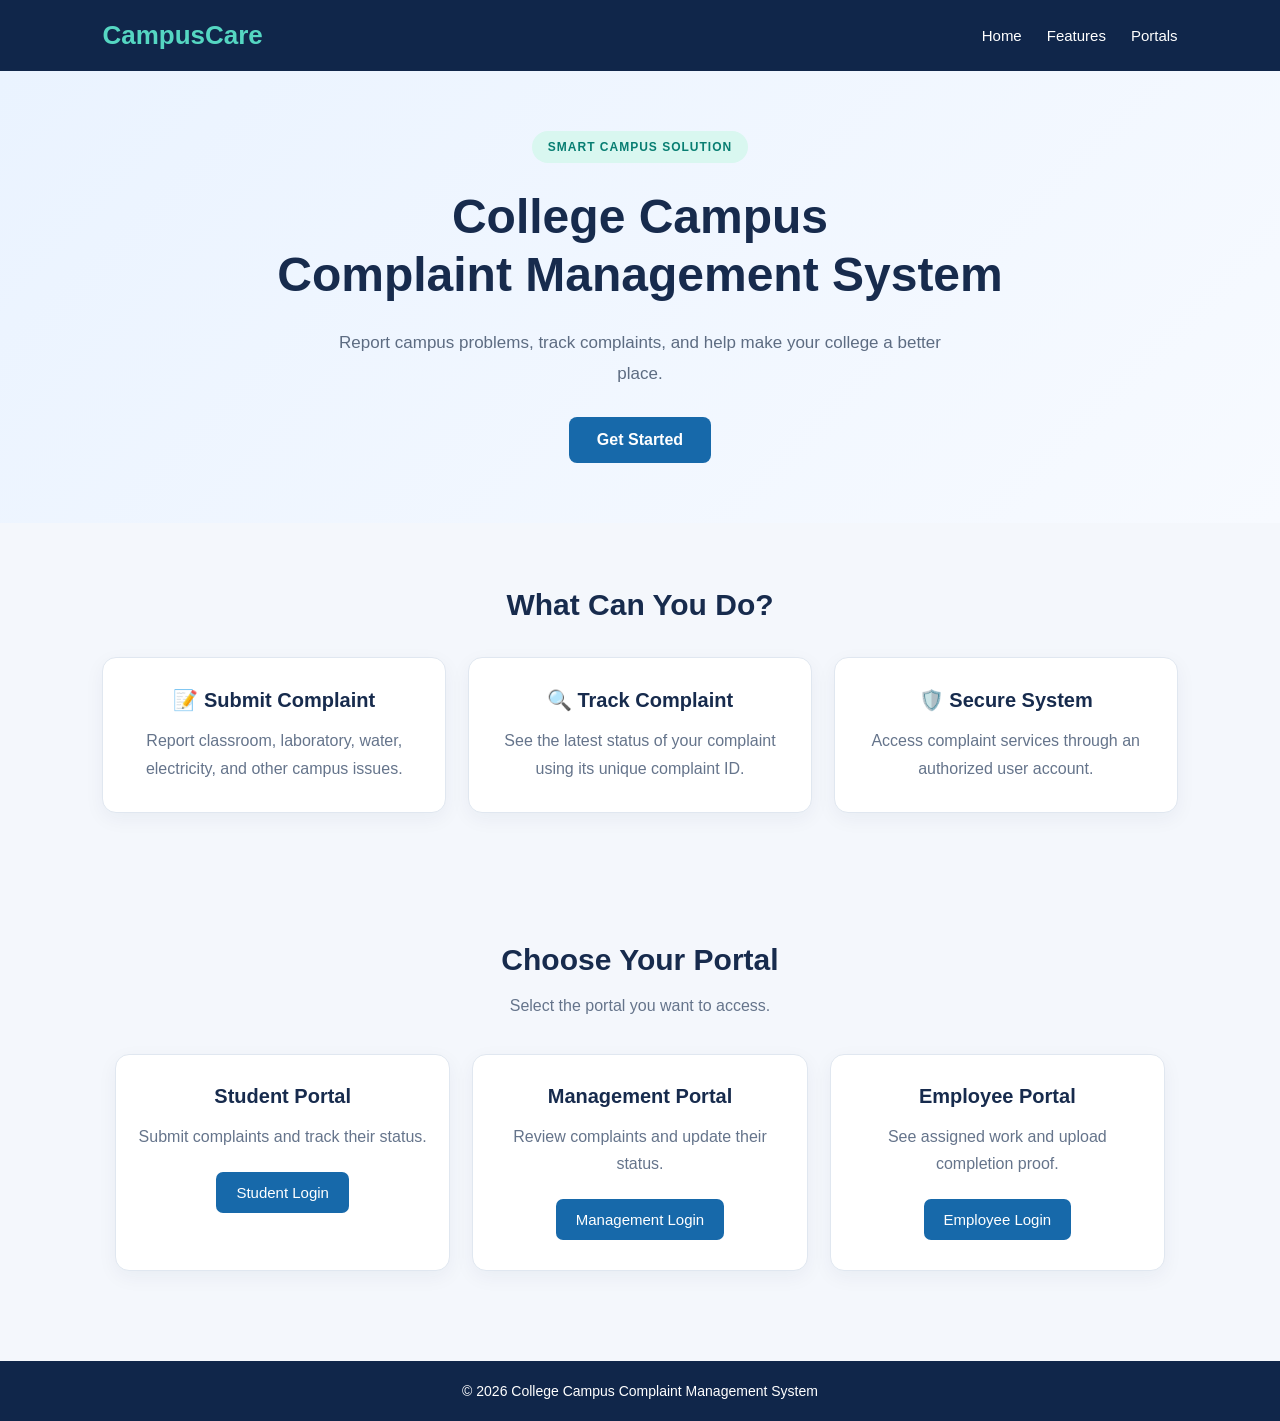
==== index.html @ 8a1fabd7 "Add Google Search Console verification meta tag" ====
<!DOCTYPE html>
<html lang="en">
<head>
    <meta charset="UTF-8">
    <meta name="google-site-verification" content="S5N7gw2vEK0I9aHjXygCTihXNG2mUNfMy_qR8RHsRUY" />
    <meta name="viewport" content="width=device-width, initial-scale=1.0">
    <meta name="description" content="CampusCare is a College Campus Complaint Management System. Students can report campus problems, submit complaints, and track complaint status online.">
    <meta name="robots" content="index, follow">
    <link rel="canonical" href="https://campuscare-complaints.vercel.app/">
    <meta property="og:title" content="CampusCare - College Campus Complaint Management System">
    <meta property="og:description" content="Report campus problems, submit complaints, and track complaint status online with CampusCare.">
    <meta property="og:url" content="https://campuscare-complaints.vercel.app/">
    <meta property="og:type" content="website">
    <title>CampusCare - College Campus Complaint Management System</title>
    <link rel="stylesheet" href="style.css">
</head>
<body>
    <header class="navbar">
        <a class="logo" href="#home" aria-label="CampusCare home">CampusCare</a>
        <nav aria-label="Main navigation">
            <a href="#home">Home</a>
            <a href="#features">Features</a>
            <a href="#portal">Portals</a>
        </nav>
    </header>
    <main>
        <section class="hero" id="home">
            <div class="hero-content">
                <span class="badge">SMART CAMPUS SOLUTION</span>
                <h1>College Campus<br>Complaint Management System</h1>
                <p>Report campus problems, track complaints, and help make your college a better place.</p>
                <a href="#portal" class="main-button">Get Started</a>
            </div>
        </section>
        <section class="features" id="features">
            <h2>What Can You Do?</h2>
            <div class="feature-container">
                <div class="feature-card">
                    <h3>📝 Submit Complaint</h3>
                    <p>Report classroom, laboratory, water, electricity, and other campus issues.</p>
                </div>
                <div class="feature-card">
                    <h3>🔍 Track Complaint</h3>
                    <p>See the latest status of your complaint using its unique complaint ID.</p>
                </div>
                <div class="feature-card">
                    <h3>🛡️ Secure System</h3>
                    <p>Access complaint services through an authorized user account.</p>
                </div>
            </div>
        </section>
        <section class="login-section" id="portal">
            <h2>Choose Your Portal</h2>
            <p>Select the portal you want to access.</p>
            <div class="portal-container">
                <div class="portal-card">
                    <h3>Student Portal</h3>
                    <p>Submit complaints and track their status.</p>
                    <button type="button" data-portal="student">Student Login</button>
                </div>
                <div class="portal-card">
                    <h3>Management Portal</h3>
                    <p>Review complaints and update their status.</p>
                    <button type="button" data-portal="admin">Management Login</button>
                </div>
                <div class="portal-card">
                    <h3>Employee Portal</h3>
                    <p>See assigned work and upload completion proof.</p>
                    <button type="button" data-portal="employee">Employee Login</button>
                </div>
            </div>
            <div id="portal-message" class="portal-message" role="status" aria-live="polite"></div>
            <section id="portal-panel" class="portal-panel" aria-labelledby="portal-title" hidden>
                <div class="portal-panel-heading">
                    <button type="button" id="portal-back" class="text-button">← Choose another portal</button>
                    <span id="portal-kicker" class="portal-kicker">Secure portal</span>
                    <h3 id="portal-title">Student Portal</h3>
                </div>
                <p id="action-message" class="action-message" role="status" aria-live="polite"></p>
                <div id="session-error" class="state-card" hidden>
                    <p id="session-error-text"></p>
                    <button type="button" id="session-error-logout" class="secondary-button">Sign out</button>
                </div>
                <div id="role-mismatch" class="state-card" hidden>
                    <p id="role-mismatch-text"></p>
                    <button type="button" id="open-correct-portal" class="secondary-button">Open my portal</button>
                </div>
                <div id="approval-pending" class="state-card" hidden>
                    <p id="approval-pending-text">Your account is waiting for approval.</p>
                    <form id="approval-id-card-form" class="form-grid" hidden>
                        <label for="approval-id-card">College ID card image or PDF</label>
                        <input id="approval-id-card" name="id_card" type="file" accept="image/jpeg,image/png,image/webp,image/heic,image/heif,application/pdf" required>
                        <button type="submit" class="secondary-button">Upload college ID</button>
                    </form>
                    <button type="button" id="approval-pending-signout" class="secondary-button">Sign out</button>
                </div>                <div id="auth-area" class="auth-card">
                    <p id="auth-intro" class="auth-intro">Sign in to continue.</p>
                    <form id="signin-form" class="form-grid">
                        <label for="signin-email">Email address</label>
                        <input id="signin-email" name="email" type="email" autocomplete="email" maxlength="254" required>
                        <label for="signin-password">Password</label>
                        <input id="signin-password" name="password" type="password" autocomplete="current-password" minlength="6" required>
                        <button type="submit" class="form-submit">Sign in</button>
                    </form>
                    <form id="signup-form" class="form-grid" hidden>
                        <label for="signup-name">Full name</label>
                        <input id="signup-name" name="full_name" type="text" autocomplete="name" maxlength="100" required>
                        <label for="signup-college-id">College ID / roll number</label>
                        <input id="signup-college-id" name="college_id" type="text" autocomplete="off" maxlength="50" required>
                        <label for="signup-branch">Branch</label>
                        <input id="signup-branch" name="branch" type="text" autocomplete="organization-title" maxlength="80" required>
                        <label for="signup-id-card">College ID card image or PDF</label>
                        <input id="signup-id-card" name="id_card" type="file" accept="image/jpeg,image/png,image/webp,image/heic,image/heif,application/pdf" required>
                        <p class="field-hint">Private upload. JPG, PNG, WebP, or PDF, up to 10 MB. If email confirmation is needed, upload after signing in.</p>
                        <label for="signup-email">Email address</label>
                        <input id="signup-email" name="email" type="email" autocomplete="email" maxlength="254" required>
                        <label for="signup-password">Password</label>
                        <input id="signup-password" name="password" type="password" autocomplete="new-password" minlength="10" required>
                        <p class="field-hint">Use at least 10 characters.</p>
                        <button type="submit" class="form-submit">Request account</button>
                    </form>
                    <form id="employee-signup-form" class="form-grid" hidden>
                        <label for="employee-signup-name">Full name</label>
                        <input id="employee-signup-name" name="full_name" type="text" autocomplete="name" maxlength="100" required>
                        <label for="employee-signup-email">Email address</label>
                        <input id="employee-signup-email" name="email" type="email" autocomplete="email" maxlength="254" required>
                        <label for="employee-signup-phone">Mobile number</label>
                        <input id="employee-signup-phone" name="phone" type="tel" autocomplete="tel" minlength="7" maxlength="25" required>
                        <label for="employee-work-category">Work category</label>
                        <select id="employee-work-category" name="work_category" required>
                            <option value="">Choose a work category</option>
                            <option>Electrician</option>
                            <option>Plumber</option>
                            <option>Construction work</option>
                            <option>Technical support</option>
                            <option>Cleaning</option>
                            <option>Carpentry</option>
                            <option>Other maintenance</option>
                        </select>
                        <label for="employee-signup-password">Password</label>
                        <input id="employee-signup-password" name="password" type="password" autocomplete="new-password" minlength="10" required>
                        <p class="field-hint">Your account needs approval before assigned work appears here.</p>
                        <button type="submit" class="form-submit">Request employee account</button>
                    </form>
                    <form id="reset-form" class="form-grid" hidden>
                        <p class="form-description">Enter your email address and we will send a password reset link if an account matches.</p>
                        <label for="reset-email">Email address</label>
                        <input id="reset-email" name="email" type="email" autocomplete="email" maxlength="254" required>
                        <button type="submit" class="form-submit">Send reset link</button>
                    </form>
                    <form id="update-password-form" class="form-grid" hidden>
                        <p class="form-description">Choose a new password for your account.</p>
                        <label for="new-password">New password</label>
                        <input id="new-password" name="password" type="password" autocomplete="new-password" minlength="10" required>
                        <button type="submit" class="form-submit">Update password</button>
                    </form>
                    <div class="auth-links">
                        <button type="button" id="show-signup" class="text-button">Create a student account</button>
                        <button type="button" id="show-signin" class="text-button" hidden>Back to sign in</button>
                        <button type="button" id="forgot-password" class="text-button">Forgot password?</button>
                    </div>
                </div>
                <section id="dashboard" class="dashboard" aria-label="Complaint dashboard" hidden>
                    <div class="dashboard-heading">
                        <div>
                            <p id="dashboard-kicker" class="portal-kicker">Your portal</p>
                            <h3 id="dashboard-welcome">Welcome</h3>
                            <p id="dashboard-email" class="muted"></p>
                        </div>
                        <button type="button" id="signout-button" class="secondary-button">Sign out</button>
                    </div>
                    <div id="student-branch-section" class="dashboard-section" hidden>
                        <h4>Your branch</h4>
                        <p id="student-branch-message" class="muted"></p>
                        <form id="student-branch-form" class="branch-form">
                            <label for="student-branch-input">Branch</label>
                            <input id="student-branch-input" name="branch" type="text" maxlength="80" required>
                            <button type="submit" class="secondary-button">Save branch</button>
                        </form>
                    </div>
                    <section id="student-id-card-section" class="dashboard-section" hidden>
                        <h4>College ID card</h4>
                        <p class="muted">Upload your college ID card so management can review your student request.</p>
                        <form id="student-id-card-form" class="form-grid">
                            <label for="student-id-card">ID card image or PDF</label>
                            <input id="student-id-card" name="id_card" type="file" accept="image/jpeg,image/png,image/webp,image/heic,image/heif,application/pdf" required>
                            <button type="submit" class="secondary-button">Upload ID card</button>
                        </form>
                    </section>
                    <div id="student-tools" hidden>
                        <section class="dashboard-section">
                            <h4>Submit a complaint</h4>
                            <form id="complaint-form" class="form-grid complaint-form">
                                <label for="complaint-title">Short title</label>
                                <input id="complaint-title" name="title" type="text" maxlength="120" required>
                                <label for="complaint-category">Category</label>
                                <select id="complaint-category" name="category" required>
                                    <option value="">Choose a category</option>
                                    <option value="classroom">Classroom</option>
                                    <option value="laboratory">Laboratory</option>
                                    <option value="water">Water</option>
                                    <option value="electricity">Electricity</option>
                                    <option value="cleanliness">Cleanliness</option>
                                    <option value="hostel">Hostel</option>
                                    <option value="other">Other</option>
                                </select>
                                <label for="complaint-location">Campus location</label>
                                <input id="complaint-location" name="location" type="text" maxlength="160" required>
                                <label for="complaint-description">Describe the problem</label>
                                <textarea id="complaint-description" name="description" rows="4" maxlength="3000" required></textarea>
                                <label>Photo or video proof (optional)</label>
                                <div class="proof-actions">
                                    <button type="button" id="complaint-camera-button" class="secondary-button">Take photo / video</button>
                                    <button type="button" id="complaint-file-button" class="secondary-button">Choose from device</button>
                                </div>

                                <input id="complaint-file-input" type="file" accept="image/*,video/*" hidden>
                                <p class="field-hint">Use the camera or choose an existing file. One image or video, up to 25 MB.</p>
                                <div id="complaint-proof-preview" class="proof-preview" hidden></div>
                                <button type="submit" class="form-submit">Submit complaint</button>
                            </form>
                        </section>
                        <div id="proof-camera-modal" class="camera-modal" role="dialog" aria-modal="true" aria-labelledby="proof-camera-title" hidden>
                            <section class="camera-dialog">
                                <div class="camera-heading">
                                    <h5 id="proof-camera-title">Capture proof</h5>
                                    <button type="button" id="proof-camera-close" class="secondary-button">Close</button>
                                </div>
                                <video id="proof-camera-preview" autoplay muted playsinline></video>
                                <canvas id="proof-camera-canvas" hidden></canvas>
                                <p id="proof-camera-status" class="field-hint">Allow camera access to take a photo or record a video.</p>
                                <div class="camera-controls">
                                    <button type="button" id="proof-take-photo">Take photo</button>
                                    <button type="button" id="proof-start-video">Start video</button>
                                    <button type="button" id="proof-stop-video" hidden>Stop recording</button>
                                </div>
                            </section>
                        </div>
                        <section class="dashboard-section">
                            <div class="section-heading">
                                <div>
                                    <h4>Your complaints</h4>
                                    <p class="muted">Use a complaint ID such as CC-100001 to find a specific report.</p>
                                </div>
                            </div>
                            <form id="student-filter-form" class="filter-form">
                                <label for="student-ticket-filter">Complaint ID</label>
                                <input id="student-ticket-filter" name="ticket" inputmode="numeric" placeholder="CC-100001">
                                <button type="submit" class="secondary-button">Track</button>
                                <button type="button" id="student-clear-filter" class="text-button">Show all</button>
                            </form>
                            <div id="student-list" class="complaint-list" aria-live="polite"></div>
                            <div id="student-pagination" class="pagination" hidden>
                                <span id="student-page-label"></span>
                                <div>
                                    <button type="button" id="student-prev" class="secondary-button">Previous</button>
                                    <button type="button" id="student-next" class="secondary-button">Next</button>
                                </div>
                            </div>
                        </section>
                    </div>
                    <div id="management-tools" hidden>
                        <nav class="management-tabs" aria-label="Management sections">
                            <button type="button" class="management-tab active" data-management-tab="queue">Complaints</button>
                            <button type="button" class="management-tab" data-management-tab="resolve">Resolve complaints</button>
                            <button type="button" class="management-tab" data-management-tab="accounts">Manage accounts</button>
                        </nav>
                        <div data-management-panel="queue">
                        <section class="dashboard-section">
                            <div class="section-heading">
                                <div>
                                    <h4>Complaint queue</h4>
                                    <p class="muted">Filter the queue or find a report by its complaint ID.</p>
                                </div>
                            </div>
                            <form id="management-filter-form" class="filter-form">
                                <label for="management-ticket-filter">Complaint ID</label>
                                <input id="management-ticket-filter" name="ticket" inputmode="numeric" placeholder="CC-100001">
                                <label for="management-status-filter">Status</label>
                                <select id="management-status-filter" name="status">
                                    <option value="">All statuses</option>
                                    <option value="submitted">Submitted</option>
                                    <option value="in_progress">In progress</option>
                                    <option value="work_completed">Work completed</option>
                                    <option value="resolved">Resolved</option>
                                    <option value="rejected">Rejected</option>
                                </select>
                                <label for="management-category-filter">Category</label>
                                <select id="management-category-filter" name="category">
                                    <option value="">All categories</option>
                                    <option value="classroom">Classroom</option>
                                    <option value="laboratory">Laboratory</option>
                                    <option value="water">Water</option>
                                    <option value="electricity">Electricity</option>
                                    <option value="cleanliness">Cleanliness</option>
                                    <option value="hostel">Hostel</option>
                                    <option value="other">Other</option>
                                </select>
                                <button type="submit" class="secondary-button">Apply filters</button>
                                <button type="button" id="management-clear-filter" class="text-button">Clear</button>
                            </form>
                            <div id="management-list" class="complaint-list" aria-live="polite"></div>
                            <div id="management-pagination" class="pagination" hidden>
                                <span id="management-page-label"></span>
                                <div>
                                    <button type="button" id="management-prev" class="secondary-button">Previous</button>
                                    <button type="button" id="management-next" class="secondary-button">Next</button>
                                </div>
                            </div>
                        </section>
                        </div>
                        <div data-management-panel="resolve" hidden>
                            <section class="dashboard-section">
                                <h4>Resolve complaints</h4>
                                <p class="muted">Review employee completion proof, then update the status for the student.</p>
                                <div id="management-resolution-list" class="complaint-list" aria-live="polite"></div>
                            </section>
                        </div>
                        <div data-management-panel="accounts" hidden>
                            <section class="dashboard-section">
                                <div class="section-heading">
                                    <div>
                                        <h4>Manage accounts</h4>
                                        <p id="management-account-hint" class="muted">Review account requests and set access.</p>
                                        <p id="owner-admin-count" class="muted"></p>
                                        <p id="owner-pending-count" class="muted"></p>
                                    </div>
                                </div>
                                <div id="owner-account-list" class="owner-account-list" aria-live="polite"></div>
                            </section>
                        </div>
                    </div>
                    <div id="employee-tools" hidden>
                        <section class="dashboard-section">
                            <h4>My assigned work</h4>
                            <p class="muted">Only jobs assigned to your employee account appear here.</p>
                            <div id="employee-list" class="complaint-list" aria-live="polite"></div>
                        </section>
                    </div>
                </section>
            </section>
        </section>
    </main>
    <footer><p>© 2026 College Campus Complaint Management System</p></footer>
    <script type="module" src="main.js"></script>
</body>
</html>
---- style.css ----
* {
    margin: 0;
    padding: 0;
    box-sizing: border-box;
}
[hidden] { display: none !important; }
html { scroll-behavior: smooth; }
body { font-family: Arial, sans-serif; background: #f4f7fc; color: #172b4d; }
.navbar {
    display: flex; justify-content: space-between; align-items: center;
    padding: 20px 8%; background: #10264a; color: white;
}
.logo { font-size: 26px; font-weight: bold; color: #55d6c2; text-decoration: none; }
nav { display: flex; gap: 25px; }
nav a { color: white; text-decoration: none; font-size: 15px; }
nav a:hover { color: #55d6c2; }
.hero {
    min-height: 430px; display: flex; align-items: center; justify-content: center;
    padding: 60px 8%; text-align: center; background: linear-gradient(135deg, #eaf3ff, #f7faff);
}
.hero-content { max-width: 850px; }
.badge {
    display: inline-block; background: #d9f7f0; color: #087e72; padding: 9px 16px;
    border-radius: 25px; font-size: 12px; font-weight: bold; letter-spacing: 1px;
}
.hero h1 { font-size: clamp(30px, 5vw, 48px); line-height: 1.2; margin: 25px 0; }
.hero p {
    max-width: 650px; margin: 0 auto 28px; color: #5d6c82; line-height: 1.8; font-size: 17px;
}
.main-button {
    display: inline-block; background: #1769aa; color: white; padding: 14px 28px;
    border-radius: 8px; text-decoration: none; font-weight: bold;
}
.main-button:hover, button:hover { background: #104c83; }
.features, .login-section { padding: 65px 8%; text-align: center; }
.features h2, .login-section h2 { font-size: 30px; margin-bottom: 15px; }
.feature-container, .portal-container {
    display: grid; grid-template-columns: repeat(3, minmax(0, 1fr)); gap: 22px; margin-top: 35px;
}
.feature-card, .portal-card {
    background: white; padding: 30px 22px; border: 1px solid #e0e7f0; border-radius: 14px;
    box-shadow: 0 6px 20px rgba(23, 43, 77, 0.05);
}
.feature-card h3, .portal-card h3 { margin-bottom: 15px; font-size: 20px; }
.feature-card p, .portal-card p, .login-section > p { color: #65748b; line-height: 1.7; }
.portal-container {
    grid-template-columns: repeat(3, minmax(0, 1fr)); max-width: 1050px; margin-left: auto; margin-right: auto;
}
button {
    margin-top: 22px; padding: 12px 20px; border: none; border-radius: 7px;
    background: #1769aa; color: white; cursor: pointer; font-size: 15px;
}
button:focus-visible, input:focus-visible, select:focus-visible, textarea:focus-visible, a:focus-visible {
    outline: 3px solid #55d6c2; outline-offset: 3px;
}
button:disabled { cursor: wait; opacity: 0.65; }
.portal-message { margin: 25px auto 0; max-width: 600px; font-weight: bold; color: #1769aa; }
.portal-panel {
    max-width: 980px; margin: 32px auto 0; padding: clamp(20px, 4vw, 36px);
    border: 1px solid #dce5f0; border-radius: 16px; background: #fff;
    box-shadow: 0 10px 30px rgba(23, 43, 77, 0.07); text-align: left;
}
.portal-panel-heading { margin-bottom: 20px; }
.portal-panel-heading .text-button { margin: 0 0 20px; }
.portal-panel-heading h3 { margin-top: 6px; font-size: 26px; }
.portal-kicker { color: #087e72; font-size: 12px; font-weight: bold; letter-spacing: 1px; text-transform: uppercase; }
.action-message { margin: 0 0 18px; color: #1769aa; line-height: 1.5; }
.action-message:empty { display: none; }
.action-message[data-kind="error"] { color: #a12727; }
.action-message[data-kind="success"] { color: #087e45; }
.auth-card, .state-card {
    max-width: 560px; padding: 22px; border: 1px solid #e0e7f0; border-radius: 12px; background: #fbfdff;
}
.auth-intro, .form-description, .muted, .field-hint { color: #65748b; line-height: 1.6; }
.auth-intro { margin-bottom: 18px; }
.form-grid { display: grid; gap: 10px; }
.form-grid label, .filter-form label { margin-top: 4px; font-size: 14px; font-weight: bold; }
input, select, textarea {
    width: 100%; padding: 11px 12px; border: 1px solid #cbd6e4; border-radius: 7px;
    background: #fff; color: #172b4d; font: inherit;
}
textarea { resize: vertical; }
.field-hint { font-size: 13px; margin-top: -6px; }
.form-submit, .secondary-button { justify-self: start; margin-top: 8px; }
.auth-links { display: flex; flex-wrap: wrap; gap: 6px 18px; margin-top: 14px; }
.text-button {
    margin: 0; padding: 7px 0; background: transparent; color: #1769aa; font-size: 14px; text-decoration: underline;
}
.text-button:hover { background: transparent; color: #104c83; }
.secondary-button { background: #e7f1fb; color: #104c83; border: 1px solid #c8dced; }
.secondary-button:hover { background: #d8e9f7; }
.dashboard-heading, .section-heading, .pagination, .complaint-heading {
    display: flex; align-items: center; justify-content: space-between; gap: 16px;
}
.dashboard-heading { padding-bottom: 20px; border-bottom: 1px solid #e0e7f0; }
.dashboard-heading h3 { margin: 4px 0; font-size: 24px; }
.dashboard-heading .secondary-button { margin: 0; }
.dashboard-section { margin-top: 26px; padding: 22px; border: 1px solid #e0e7f0; border-radius: 12px; }
.dashboard-section h4 { font-size: 19px; }
.management-tabs {
    display: flex; flex-wrap: wrap; gap: 8px; margin-top: 24px; padding-bottom: 12px;
    border-bottom: 1px solid #e0e7f0;
}
.management-tabs button { margin: 0; background: #e7f1fb; color: #104c83; border: 1px solid #c8dced; }
.management-tabs button.active { background: #1769aa; color: #fff; }
.assignment-form, .employee-completion-form { margin-top: 14px; padding: 14px; border-radius: 10px; background: #f4f7fc; }
.assignment-form h5 { font-size: 15px; }
.assignment-form button, .employee-completion-form button { margin: 0; }
.assignment-form label, .employee-completion-form label { display: grid; gap: 7px; font-size: 13px; font-weight: bold; }
.section-heading { align-items: flex-start; margin-bottom: 17px; }
.section-heading .muted { margin-top: 5px; font-size: 14px; }
.complaint-form { max-width: 680px; margin-top: 18px; }
.proof-actions { display: flex; flex-wrap: wrap; gap: 10px; }
.proof-actions button { margin: 0; }
.proof-preview, .complaint-proof { display: grid; justify-items: start; gap: 10px; grid-column: 1 / -1; }
.proof-preview img, .proof-preview video, .complaint-proof img, .complaint-proof video {
    display: block; width: min(100%, 420px); max-height: 360px; border-radius: 9px; background: #101828;
}
.proof-upload-form { display: grid; gap: 8px; grid-column: 1 / -1; }
.proof-upload-form label { display: grid; gap: 8px; font-size: 13px; font-weight: bold; }
.proof-upload-form button { margin: 0; }
.camera-modal { position: fixed; inset: 0; z-index: 1000; display: grid; place-items: center; padding: 16px; background: rgba(16, 38, 74, 0.72); }
.camera-dialog { width: min(100%, 760px); display: grid; gap: 14px; padding: 20px; border-radius: 14px; background: #fff; box-shadow: 0 18px 60px rgba(0, 0, 0, 0.28); }
.camera-heading, .camera-controls { display: flex; align-items: center; justify-content: space-between; flex-wrap: wrap; gap: 10px; }
.camera-heading h5 { font-size: 18px; }
.camera-heading button, .camera-controls button { margin: 0; }
#proof-camera-preview { display: block; width: 100%; max-height: 62vh; border-radius: 10px; background: #101828; object-fit: contain; }
.filter-form {
    display: flex; flex-wrap: wrap; align-items: end; gap: 10px; padding: 14px;
    margin: 12px 0 18px; border-radius: 10px; background: #f4f7fc;
}
.filter-form label { display: block; width: 100%; }
.filter-form input, .filter-form select { flex: 1 1 150px; width: auto; min-width: 130px; }
.filter-form button { margin-top: 0; }
.complaint-list { display: grid; gap: 14px; }
.complaint-card, .empty-state { padding: 18px; border: 1px solid #e0e7f0; border-radius: 10px; background: #fff; }
.complaint-heading { align-items: flex-start; padding-bottom: 12px; border-bottom: 1px solid #edf1f6; }
.complaint-heading h5 { font-size: 17px; line-height: 1.4; }
.ticket-id { color: #1769aa; font-size: 13px; font-weight: bold; white-space: nowrap; }
.status-badge {
    display: inline-block; margin-top: 6px; padding: 5px 9px; border-radius: 20px;
    background: #e8edf4; color: #40536d; font-size: 12px; font-weight: bold;
}
.status-badge[data-status="submitted"] { background: #e7f1fb; color: #1769aa; }
.status-badge[data-status="in_progress"] { background: #fff3d6; color: #8a5a00; }
.status-badge[data-status="work_completed"] { background: #e6f5ed; color: #087e45; }
.status-badge[data-status="resolved"] { background: #dff5e9; color: #087e45; }
.status-badge[data-status="rejected"] { background: #fae6e6; color: #a12727; }
.complaint-details {
    display: grid; grid-template-columns: repeat(2, minmax(0, 1fr)); gap: 8px 18px;
    padding-top: 12px; color: #52637b; font-size: 14px; line-height: 1.6;
}
.complaint-description, .management-note { grid-column: 1 / -1; white-space: pre-wrap; overflow-wrap: anywhere; }
.management-note { padding: 10px 12px; border-left: 3px solid #55d6c2; background: #f3fbf9; }
.admin-update-form {
    display: grid; grid-template-columns: minmax(130px, 200px) minmax(200px, 1fr) auto;
    align-items: end; gap: 10px; margin-top: 16px; padding-top: 14px; border-top: 1px solid #edf1f6;
}
.admin-update-form label { display: grid; gap: 6px; color: #52637b; font-size: 13px; font-weight: bold; }
.admin-update-form button { margin: 0; }
.pagination { margin-top: 18px; color: #65748b; font-size: 14px; }
.pagination div { display: flex; gap: 8px; }
.pagination button { margin: 0; }
.empty-state { color: #65748b; text-align: center; }
footer { padding: 22px; background: #10264a; color: white; text-align: center; font-size: 14px; }

.branch-form { display: grid; grid-template-columns: minmax(180px, 1fr) auto; align-items: end; gap: 10px; max-width: 620px; }
.branch-form label { grid-column: 1 / -1; font-size: 13px; font-weight: bold; }
.branch-form button { margin: 0; }
.owner-account-list { display: grid; gap: 14px; }
.owner-account-card { display: grid; gap: 10px; }
.owner-account-card h5 { font-size: 16px; }
.owner-role-form {
    display: grid; grid-template-columns: minmax(160px, 260px) auto;
    align-items: end; gap: 10px; margin-top: 6px;
}
.owner-role-form label { display: grid; gap: 6px; font-size: 13px; font-weight: bold; }
.owner-role-form button { margin: 0; }
@media (max-width: 700px) {
    .branch-form { grid-template-columns: 1fr; }
    .navbar { flex-direction: column; gap: 18px; }
    nav { gap: 15px; flex-wrap: wrap; justify-content: center; }
    .feature-container, .portal-container { grid-template-columns: 1fr; }
    .management-tabs { flex-direction: column; }
    .hero { padding: 50px 6%; }
    .features, .login-section { padding: 45px 6%; }
    .dashboard-heading, .section-heading, .pagination, .complaint-heading { align-items: flex-start; flex-direction: column; }
    .dashboard-heading .secondary-button, .pagination button { align-self: flex-start; }
    .complaint-details { grid-template-columns: 1fr; }
    .admin-update-form { grid-template-columns: 1fr; }
    .owner-role-form { grid-template-columns: 1fr; }
    .filter-form input, .filter-form select { flex-basis: 100%; }
}
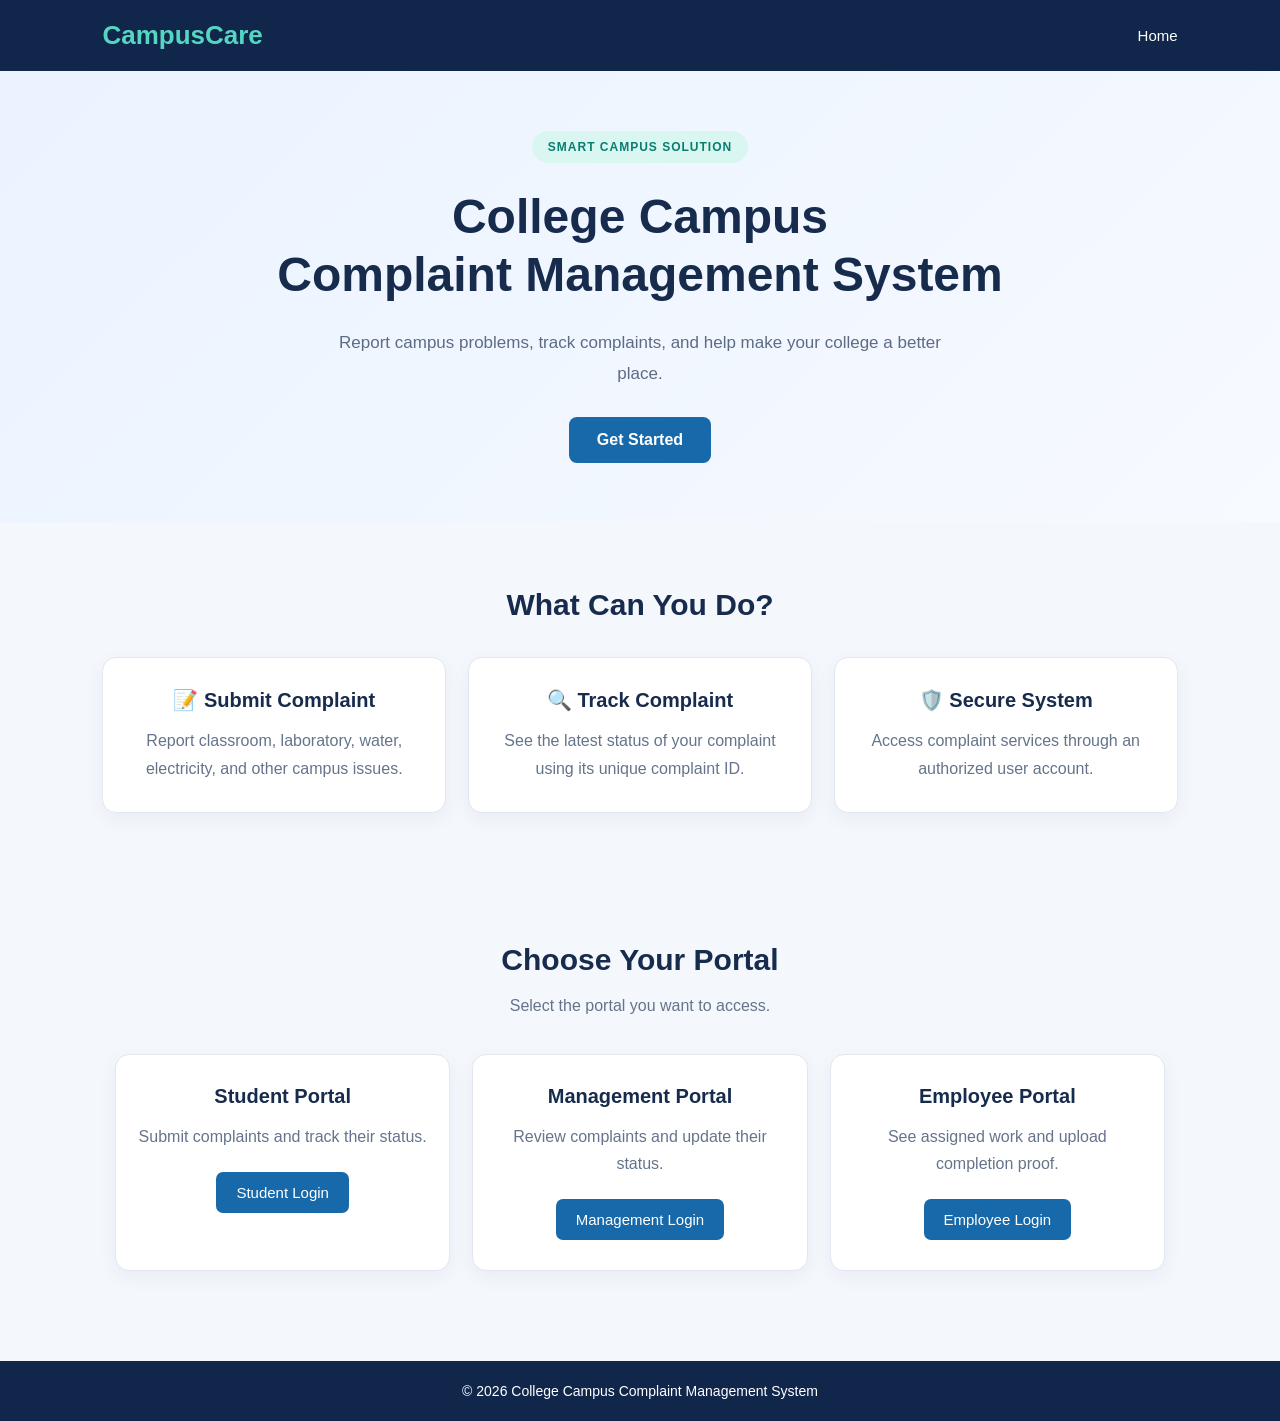
==== commit 615f15db: "Simplify navigation and add dashboard home controls" ====
--- a/index.html
+++ b/index.html
@@ -18,9 +18,8 @@
     <header class="navbar">
         <a class="logo" href="#home" aria-label="CampusCare home">CampusCare</a>
         <nav aria-label="Main navigation">
-            <a href="#home">Home</a>
-            <a href="#features">Features</a>
-            <a href="#portal">Portals</a>
+            <a href="#home" id="nav-home">Home</a>
+            <button type="button" id="nav-dashboard" class="secondary-button" hidden>My dashboard</button>
         </nav>
     </header>
     <main>
@@ -72,7 +71,10 @@
             <div id="portal-message" class="portal-message" role="status" aria-live="polite"></div>
             <section id="portal-panel" class="portal-panel" aria-labelledby="portal-title" hidden>
                 <div class="portal-panel-heading">
-                    <button type="button" id="portal-back" class="text-button">← Choose another portal</button>
+                    <div class="portal-heading-actions">
+                        <button type="button" id="portal-back" class="text-button">← Choose another portal</button>
+                        <button type="button" id="dashboard-home-button" class="secondary-button" hidden>Home page</button>
+                    </div>
                     <span id="portal-kicker" class="portal-kicker">Secure portal</span>
                     <h3 id="portal-title">Student Portal</h3>
                 </div>
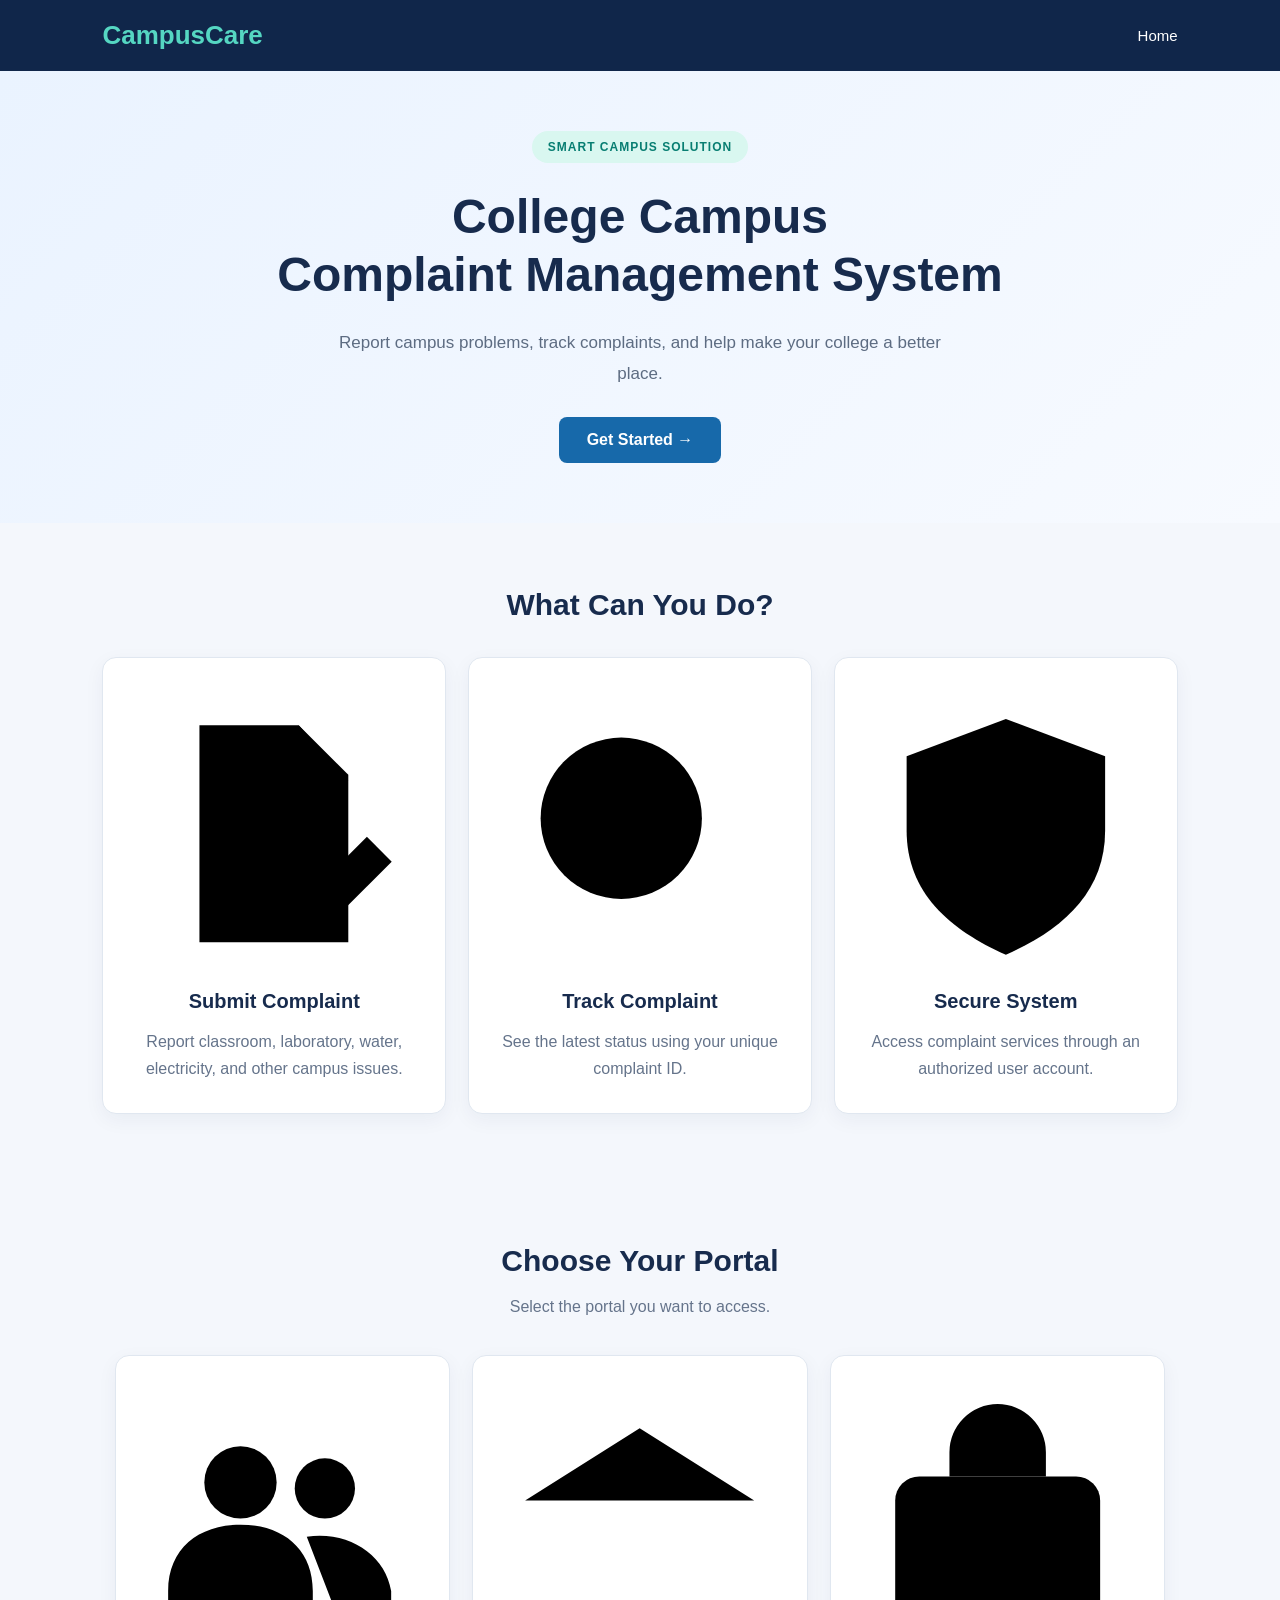
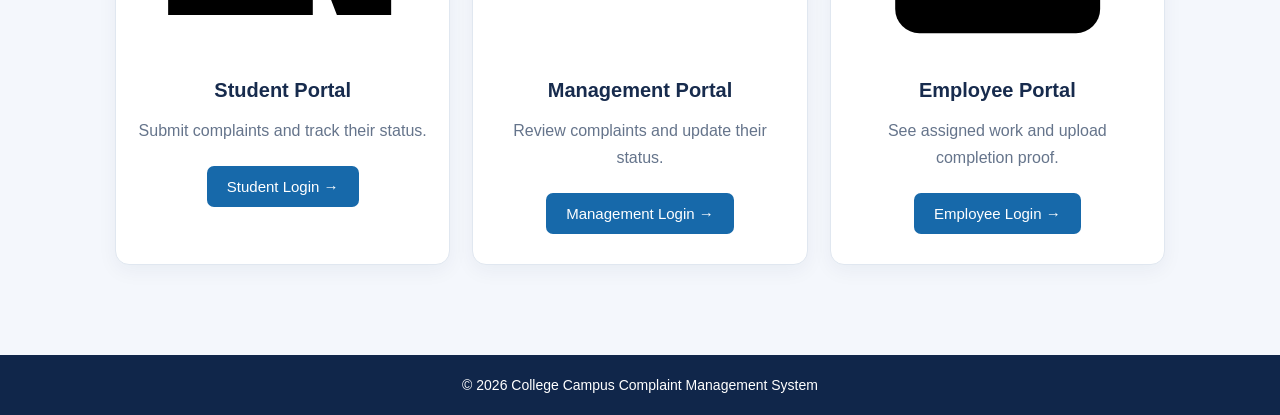
==== commit 3588c039: "Refresh CampusCare home page to match green portal design" ====
--- a/index.html
+++ b/index.html
@@ -16,7 +16,7 @@
 </head>
 <body>
     <header class="navbar">
-        <a class="logo" href="#home" aria-label="CampusCare home">CampusCare</a>
+        <a class="logo" href="#home" aria-label="CampusCare home"><span>Campus</span><strong>Care</strong></a>
         <nav aria-label="Main navigation">
             <a href="#home" id="nav-home">Home</a>
             <button type="button" id="nav-dashboard" class="secondary-button" hidden>My dashboard</button>
@@ -28,45 +28,54 @@
                 <span class="badge">SMART CAMPUS SOLUTION</span>
                 <h1>College Campus<br>Complaint Management System</h1>
                 <p>Report campus problems, track complaints, and help make your college a better place.</p>
-                <a href="#portal" class="main-button">Get Started</a>
+                <a href="#portal" class="main-button">Get Started <span aria-hidden="true">→</span></a>
             </div>
         </section>
         <section class="features" id="features">
             <h2>What Can You Do?</h2>
             <div class="feature-container">
-                <div class="feature-card">
-                    <h3>📝 Submit Complaint</h3>
-                    <p>Report classroom, laboratory, water, electricity, and other campus issues.</p>
-                </div>
-                <div class="feature-card">
-                    <h3>🔍 Track Complaint</h3>
-                    <p>See the latest status of your complaint using its unique complaint ID.</p>
-                </div>
-                <div class="feature-card">
-                    <h3>🛡️ Secure System</h3>
-                    <p>Access complaint services through an authorized user account.</p>
-                </div>
+                <article class="feature-card">
+                    <span class="feature-icon" aria-hidden="true">
+                        <svg viewBox="0 0 48 48"><path d="M12 6h16l8 8v27H12z"/><path d="M28 6v9h8M18 23h12M18 29h9M18 35h5"/><path d="m31 32 8-8 4 4-8 8-5 1z"/></svg>
+                    </span>
+                    <div><h3>Submit Complaint</h3><p>Report classroom, laboratory, water, electricity, and other campus issues.</p></div>
+                </article>
+                <article class="feature-card">
+                    <span class="feature-icon" aria-hidden="true">
+                        <svg viewBox="0 0 48 48"><circle cx="21" cy="21" r="13"/><path d="m31 31 10 10"/></svg>
+                    </span>
+                    <div><h3>Track Complaint</h3><p>See the latest status using your unique complaint ID.</p></div>
+                </article>
+                <article class="feature-card">
+                    <span class="feature-icon" aria-hidden="true">
+                        <svg viewBox="0 0 48 48"><path d="m24 5 16 6v12c0 10-7 16-16 20C15 39 8 33 8 23V11z"/><path d="m17 24 5 5 10-11"/></svg>
+                    </span>
+                    <div><h3>Secure System</h3><p>Access complaint services through an authorized user account.</p></div>
+                </article>
             </div>
         </section>
         <section class="login-section" id="portal">
             <h2>Choose Your Portal</h2>
             <p>Select the portal you want to access.</p>
             <div class="portal-container">
-                <div class="portal-card">
-                    <h3>Student Portal</h3>
-                    <p>Submit complaints and track their status.</p>
-                    <button type="button" data-portal="student">Student Login</button>
-                </div>
-                <div class="portal-card">
-                    <h3>Management Portal</h3>
-                    <p>Review complaints and update their status.</p>
-                    <button type="button" data-portal="admin">Management Login</button>
-                </div>
-                <div class="portal-card">
-                    <h3>Employee Portal</h3>
-                    <p>See assigned work and upload completion proof.</p>
-                    <button type="button" data-portal="employee">Employee Login</button>
-                </div>
+                <article class="portal-card">
+                    <span class="portal-icon" aria-hidden="true">
+                        <svg viewBox="0 0 48 48"><circle cx="17" cy="16" r="6"/><circle cx="31" cy="17" r="5"/><path d="M5 38v-4c0-7 5-11 12-11s12 4 12 11v4zM28 25c7-1 13 3 14 9v4H33"/></svg>
+                    </span>
+                    <div class="portal-copy"><h3>Student Portal</h3><p>Submit complaints and track their status.</p><button type="button" data-portal="student">Student Login <span aria-hidden="true">→</span></button></div>
+                </article>
+                <article class="portal-card">
+                    <span class="portal-icon" aria-hidden="true">
+                        <svg viewBox="0 0 48 48"><path d="M5 19 24 7l19 12zM9 40h30M13 21v15M22 21v15M31 21v15M39 21v15M7 40h34"/></svg>
+                    </span>
+                    <div class="portal-copy"><h3>Management Portal</h3><p>Review complaints and update their status.</p><button type="button" data-portal="admin">Management Login <span aria-hidden="true">→</span></button></div>
+                </article>
+                <article class="portal-card">
+                    <span class="portal-icon" aria-hidden="true">
+                        <svg viewBox="0 0 48 48"><rect x="7" y="15" width="34" height="26" rx="4"/><path d="M16 15v-4a8 8 0 0 1 16 0v4M7 25h34M20 25v5h8v-5"/></svg>
+                    </span>
+                    <div class="portal-copy"><h3>Employee Portal</h3><p>See assigned work and upload completion proof.</p><button type="button" data-portal="employee">Employee Login <span aria-hidden="true">→</span></button></div>
+                </article>
             </div>
             <div id="portal-message" class="portal-message" role="status" aria-live="polite"></div>
             <section id="portal-panel" class="portal-panel" aria-labelledby="portal-title" hidden>
--- a/style.css
+++ b/style.css
@@ -14,6 +14,29 @@
 nav { display: flex; gap: 25px; }
 nav a { color: white; text-decoration: none; font-size: 15px; }
 nav a:hover { color: #55d6c2; }
+.navbar nav .secondary-button { margin: 0; }
+.dashboard-view .navbar, .authenticated-home-view .navbar {
+    background: #fff; color: #172b4d; border-bottom: 1px solid #e0e7f0;
+}
+.dashboard-view .logo, .authenticated-home-view .logo { color: #087e45; }
+.dashboard-view .navbar nav a, .authenticated-home-view .navbar nav a { color: #172b4d; }
+.dashboard-view .navbar nav a:hover, .authenticated-home-view .navbar nav a:hover { color: #087e45; }
+
+.dashboard-view .hero,
+.dashboard-view .features,
+.dashboard-view #portal > h2,
+.dashboard-view #portal > p,
+.dashboard-view .portal-container,
+.dashboard-view #portal-message,
+.dashboard-view footer { display: none !important; }
+.dashboard-view #portal { min-height: calc(100vh - 70px); padding: 24px 5%; text-align: left; }
+.dashboard-view #portal-panel { max-width: 1280px; margin: 0 auto; }
+.dashboard-view #portal-back { display: none; }
+.portal-heading-actions { display: flex; align-items: center; justify-content: space-between; gap: 12px; margin-bottom: 18px; }
+.portal-heading-actions .secondary-button { margin: 0; }
+.authenticated-home-view .portal-container { display: none; }
+.authenticated-home-view #portal > h2,
+.authenticated-home-view #portal > p { display: none; }
 .hero {
     min-height: 430px; display: flex; align-items: center; justify-content: center;
     padding: 60px 8%; text-align: center; background: linear-gradient(135deg, #eaf3ff, #f7faff);
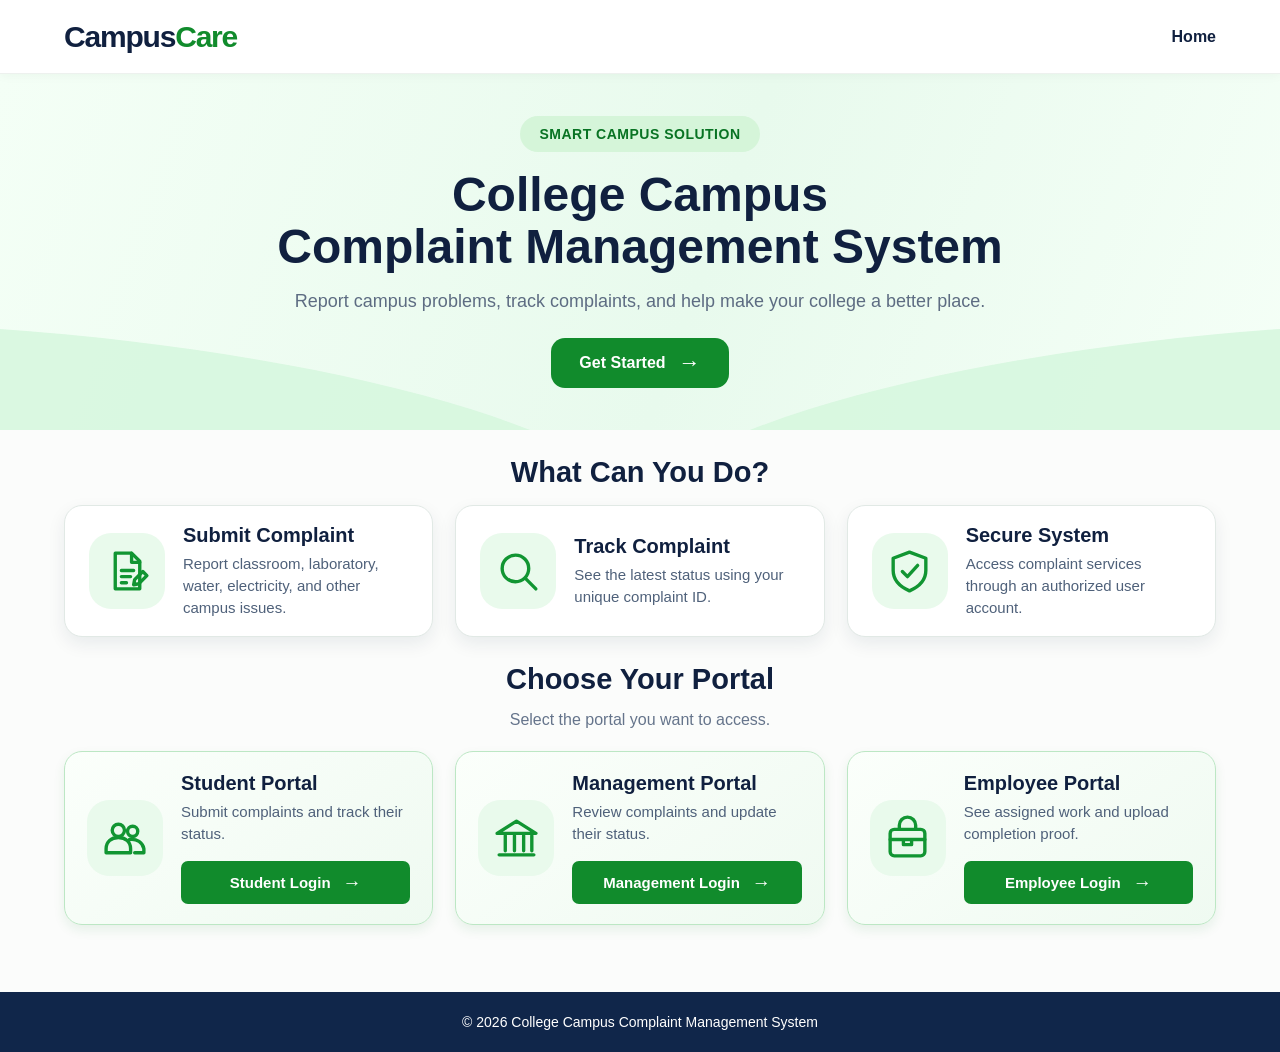
==== commit bf66e3c8: "Add OTP signup and management account invitations" ====
--- a/index.html
+++ b/index.html
@@ -1,358 +1,405 @@
-<!DOCTYPE html>
-<html lang="en">
-<head>
-    <meta charset="UTF-8">
-    <meta name="google-site-verification" content="S5N7gw2vEK0I9aHjXygCTihXNG2mUNfMy_qR8RHsRUY" />
-    <meta name="viewport" content="width=device-width, initial-scale=1.0">
-    <meta name="description" content="CampusCare is a College Campus Complaint Management System. Students can report campus problems, submit complaints, and track complaint status online.">
-    <meta name="robots" content="index, follow">
-    <link rel="canonical" href="https://campuscare-complaints.vercel.app/">
-    <meta property="og:title" content="CampusCare - College Campus Complaint Management System">
-    <meta property="og:description" content="Report campus problems, submit complaints, and track complaint status online with CampusCare.">
-    <meta property="og:url" content="https://campuscare-complaints.vercel.app/">
-    <meta property="og:type" content="website">
-    <title>CampusCare - College Campus Complaint Management System</title>
-    <link rel="stylesheet" href="style.css">
-</head>
-<body>
-    <header class="navbar">
-        <a class="logo" href="#home" aria-label="CampusCare home"><span>Campus</span><strong>Care</strong></a>
-        <nav aria-label="Main navigation">
-            <a href="#home" id="nav-home">Home</a>
-            <button type="button" id="nav-dashboard" class="secondary-button" hidden>My dashboard</button>
-        </nav>
-    </header>
-    <main>
-        <section class="hero" id="home">
-            <div class="hero-content">
-                <span class="badge">SMART CAMPUS SOLUTION</span>
-                <h1>College Campus<br>Complaint Management System</h1>
-                <p>Report campus problems, track complaints, and help make your college a better place.</p>
-                <a href="#portal" class="main-button">Get Started <span aria-hidden="true">→</span></a>
-            </div>
-        </section>
-        <section class="features" id="features">
-            <h2>What Can You Do?</h2>
-            <div class="feature-container">
-                <article class="feature-card">
-                    <span class="feature-icon" aria-hidden="true">
-                        <svg viewBox="0 0 48 48"><path d="M12 6h16l8 8v27H12z"/><path d="M28 6v9h8M18 23h12M18 29h9M18 35h5"/><path d="m31 32 8-8 4 4-8 8-5 1z"/></svg>
-                    </span>
-                    <div><h3>Submit Complaint</h3><p>Report classroom, laboratory, water, electricity, and other campus issues.</p></div>
-                </article>
-                <article class="feature-card">
-                    <span class="feature-icon" aria-hidden="true">
-                        <svg viewBox="0 0 48 48"><circle cx="21" cy="21" r="13"/><path d="m31 31 10 10"/></svg>
-                    </span>
-                    <div><h3>Track Complaint</h3><p>See the latest status using your unique complaint ID.</p></div>
-                </article>
-                <article class="feature-card">
-                    <span class="feature-icon" aria-hidden="true">
-                        <svg viewBox="0 0 48 48"><path d="m24 5 16 6v12c0 10-7 16-16 20C15 39 8 33 8 23V11z"/><path d="m17 24 5 5 10-11"/></svg>
-                    </span>
-                    <div><h3>Secure System</h3><p>Access complaint services through an authorized user account.</p></div>
-                </article>
-            </div>
-        </section>
-        <section class="login-section" id="portal">
-            <h2>Choose Your Portal</h2>
-            <p>Select the portal you want to access.</p>
-            <div class="portal-container">
-                <article class="portal-card">
-                    <span class="portal-icon" aria-hidden="true">
-                        <svg viewBox="0 0 48 48"><circle cx="17" cy="16" r="6"/><circle cx="31" cy="17" r="5"/><path d="M5 38v-4c0-7 5-11 12-11s12 4 12 11v4zM28 25c7-1 13 3 14 9v4H33"/></svg>
-                    </span>
-                    <div class="portal-copy"><h3>Student Portal</h3><p>Submit complaints and track their status.</p><button type="button" data-portal="student">Student Login <span aria-hidden="true">→</span></button></div>
-                </article>
-                <article class="portal-card">
-                    <span class="portal-icon" aria-hidden="true">
-                        <svg viewBox="0 0 48 48"><path d="M5 19 24 7l19 12zM9 40h30M13 21v15M22 21v15M31 21v15M39 21v15M7 40h34"/></svg>
-                    </span>
-                    <div class="portal-copy"><h3>Management Portal</h3><p>Review complaints and update their status.</p><button type="button" data-portal="admin">Management Login <span aria-hidden="true">→</span></button></div>
-                </article>
-                <article class="portal-card">
-                    <span class="portal-icon" aria-hidden="true">
-                        <svg viewBox="0 0 48 48"><rect x="7" y="15" width="34" height="26" rx="4"/><path d="M16 15v-4a8 8 0 0 1 16 0v4M7 25h34M20 25v5h8v-5"/></svg>
-                    </span>
-                    <div class="portal-copy"><h3>Employee Portal</h3><p>See assigned work and upload completion proof.</p><button type="button" data-portal="employee">Employee Login <span aria-hidden="true">→</span></button></div>
-                </article>
-            </div>
-            <div id="portal-message" class="portal-message" role="status" aria-live="polite"></div>
-            <section id="portal-panel" class="portal-panel" aria-labelledby="portal-title" hidden>
-                <div class="portal-panel-heading">
-                    <div class="portal-heading-actions">
-                        <button type="button" id="portal-back" class="text-button">← Choose another portal</button>
-                        <button type="button" id="dashboard-home-button" class="secondary-button" hidden>Home page</button>
-                    </div>
-                    <span id="portal-kicker" class="portal-kicker">Secure portal</span>
-                    <h3 id="portal-title">Student Portal</h3>
-                </div>
-                <p id="action-message" class="action-message" role="status" aria-live="polite"></p>
-                <div id="session-error" class="state-card" hidden>
-                    <p id="session-error-text"></p>
-                    <button type="button" id="session-error-logout" class="secondary-button">Sign out</button>
-                </div>
-                <div id="role-mismatch" class="state-card" hidden>
-                    <p id="role-mismatch-text"></p>
-                    <button type="button" id="open-correct-portal" class="secondary-button">Open my portal</button>
-                </div>
-                <div id="approval-pending" class="state-card" hidden>
-                    <p id="approval-pending-text">Your account is waiting for approval.</p>
-                    <form id="approval-id-card-form" class="form-grid" hidden>
-                        <label for="approval-id-card">College ID card image or PDF</label>
-                        <input id="approval-id-card" name="id_card" type="file" accept="image/jpeg,image/png,image/webp,image/heic,image/heif,application/pdf" required>
-                        <button type="submit" class="secondary-button">Upload college ID</button>
-                    </form>
-                    <button type="button" id="approval-pending-signout" class="secondary-button">Sign out</button>
-                </div>                <div id="auth-area" class="auth-card">
-                    <p id="auth-intro" class="auth-intro">Sign in to continue.</p>
-                    <form id="signin-form" class="form-grid">
-                        <label for="signin-email">Email address</label>
-                        <input id="signin-email" name="email" type="email" autocomplete="email" maxlength="254" required>
-                        <label for="signin-password">Password</label>
-                        <input id="signin-password" name="password" type="password" autocomplete="current-password" minlength="6" required>
-                        <button type="submit" class="form-submit">Sign in</button>
-                    </form>
-                    <form id="signup-form" class="form-grid" hidden>
-                        <label for="signup-name">Full name</label>
-                        <input id="signup-name" name="full_name" type="text" autocomplete="name" maxlength="100" required>
-                        <label for="signup-college-id">College ID / roll number</label>
-                        <input id="signup-college-id" name="college_id" type="text" autocomplete="off" maxlength="50" required>
-                        <label for="signup-branch">Branch</label>
-                        <input id="signup-branch" name="branch" type="text" autocomplete="organization-title" maxlength="80" required>
-                        <label for="signup-id-card">College ID card image or PDF</label>
-                        <input id="signup-id-card" name="id_card" type="file" accept="image/jpeg,image/png,image/webp,image/heic,image/heif,application/pdf" required>
-                        <p class="field-hint">Private upload. JPG, PNG, WebP, or PDF, up to 10 MB. If email confirmation is needed, upload after signing in.</p>
-                        <label for="signup-email">Email address</label>
-                        <input id="signup-email" name="email" type="email" autocomplete="email" maxlength="254" required>
-                        <label for="signup-password">Password</label>
-                        <input id="signup-password" name="password" type="password" autocomplete="new-password" minlength="10" required>
-                        <p class="field-hint">Use at least 10 characters.</p>
-                        <button type="submit" class="form-submit">Request account</button>
-                    </form>
-                    <form id="employee-signup-form" class="form-grid" hidden>
-                        <label for="employee-signup-name">Full name</label>
-                        <input id="employee-signup-name" name="full_name" type="text" autocomplete="name" maxlength="100" required>
-                        <label for="employee-signup-email">Email address</label>
-                        <input id="employee-signup-email" name="email" type="email" autocomplete="email" maxlength="254" required>
-                        <label for="employee-signup-phone">Mobile number</label>
-                        <input id="employee-signup-phone" name="phone" type="tel" autocomplete="tel" minlength="7" maxlength="25" required>
-                        <label for="employee-work-category">Work category</label>
-                        <select id="employee-work-category" name="work_category" required>
-                            <option value="">Choose a work category</option>
-                            <option>Electrician</option>
-                            <option>Plumber</option>
-                            <option>Construction work</option>
-                            <option>Technical support</option>
-                            <option>Cleaning</option>
-                            <option>Carpentry</option>
-                            <option>Other maintenance</option>
-                        </select>
-                        <label for="employee-signup-password">Password</label>
-                        <input id="employee-signup-password" name="password" type="password" autocomplete="new-password" minlength="10" required>
-                        <p class="field-hint">Your account needs approval before assigned work appears here.</p>
-                        <button type="submit" class="form-submit">Request employee account</button>
-                    </form>
-                    <form id="reset-form" class="form-grid" hidden>
-                        <p class="form-description">Enter your email address and we will send a password reset link if an account matches.</p>
-                        <label for="reset-email">Email address</label>
-                        <input id="reset-email" name="email" type="email" autocomplete="email" maxlength="254" required>
-                        <button type="submit" class="form-submit">Send reset link</button>
-                    </form>
-                    <form id="update-password-form" class="form-grid" hidden>
-                        <p class="form-description">Choose a new password for your account.</p>
-                        <label for="new-password">New password</label>
-                        <input id="new-password" name="password" type="password" autocomplete="new-password" minlength="10" required>
-                        <button type="submit" class="form-submit">Update password</button>
-                    </form>
-                    <div class="auth-links">
-                        <button type="button" id="show-signup" class="text-button">Create a student account</button>
-                        <button type="button" id="show-signin" class="text-button" hidden>Back to sign in</button>
-                        <button type="button" id="forgot-password" class="text-button">Forgot password?</button>
-                    </div>
-                </div>
-                <section id="dashboard" class="dashboard" aria-label="Complaint dashboard" hidden>
-                    <div class="dashboard-heading">
-                        <div>
-                            <p id="dashboard-kicker" class="portal-kicker">Your portal</p>
-                            <h3 id="dashboard-welcome">Welcome</h3>
-                            <p id="dashboard-email" class="muted"></p>
-                        </div>
-                        <button type="button" id="signout-button" class="secondary-button">Sign out</button>
-                    </div>
-                    <div id="student-branch-section" class="dashboard-section" hidden>
-                        <h4>Your branch</h4>
-                        <p id="student-branch-message" class="muted"></p>
-                        <form id="student-branch-form" class="branch-form">
-                            <label for="student-branch-input">Branch</label>
-                            <input id="student-branch-input" name="branch" type="text" maxlength="80" required>
-                            <button type="submit" class="secondary-button">Save branch</button>
-                        </form>
-                    </div>
-                    <section id="student-id-card-section" class="dashboard-section" hidden>
-                        <h4>College ID card</h4>
-                        <p class="muted">Upload your college ID card so management can review your student request.</p>
-                        <form id="student-id-card-form" class="form-grid">
-                            <label for="student-id-card">ID card image or PDF</label>
-                            <input id="student-id-card" name="id_card" type="file" accept="image/jpeg,image/png,image/webp,image/heic,image/heif,application/pdf" required>
-                            <button type="submit" class="secondary-button">Upload ID card</button>
-                        </form>
-                    </section>
-                    <div id="student-tools" hidden>
-                        <section class="dashboard-section">
-                            <h4>Submit a complaint</h4>
-                            <form id="complaint-form" class="form-grid complaint-form">
-                                <label for="complaint-title">Short title</label>
-                                <input id="complaint-title" name="title" type="text" maxlength="120" required>
-                                <label for="complaint-category">Category</label>
-                                <select id="complaint-category" name="category" required>
-                                    <option value="">Choose a category</option>
-                                    <option value="classroom">Classroom</option>
-                                    <option value="laboratory">Laboratory</option>
-                                    <option value="water">Water</option>
-                                    <option value="electricity">Electricity</option>
-                                    <option value="cleanliness">Cleanliness</option>
-                                    <option value="hostel">Hostel</option>
-                                    <option value="other">Other</option>
-                                </select>
-                                <label for="complaint-location">Campus location</label>
-                                <input id="complaint-location" name="location" type="text" maxlength="160" required>
-                                <label for="complaint-description">Describe the problem</label>
-                                <textarea id="complaint-description" name="description" rows="4" maxlength="3000" required></textarea>
-                                <label>Photo or video proof (optional)</label>
-                                <div class="proof-actions">
-                                    <button type="button" id="complaint-camera-button" class="secondary-button">Take photo / video</button>
-                                    <button type="button" id="complaint-file-button" class="secondary-button">Choose from device</button>
-                                </div>
-
-                                <input id="complaint-file-input" type="file" accept="image/*,video/*" hidden>
-                                <p class="field-hint">Use the camera or choose an existing file. One image or video, up to 25 MB.</p>
-                                <div id="complaint-proof-preview" class="proof-preview" hidden></div>
-                                <button type="submit" class="form-submit">Submit complaint</button>
-                            </form>
-                        </section>
-                        <div id="proof-camera-modal" class="camera-modal" role="dialog" aria-modal="true" aria-labelledby="proof-camera-title" hidden>
-                            <section class="camera-dialog">
-                                <div class="camera-heading">
-                                    <h5 id="proof-camera-title">Capture proof</h5>
-                                    <button type="button" id="proof-camera-close" class="secondary-button">Close</button>
-                                </div>
-                                <video id="proof-camera-preview" autoplay muted playsinline></video>
-                                <canvas id="proof-camera-canvas" hidden></canvas>
-                                <p id="proof-camera-status" class="field-hint">Allow camera access to take a photo or record a video.</p>
-                                <div class="camera-controls">
-                                    <button type="button" id="proof-take-photo">Take photo</button>
-                                    <button type="button" id="proof-start-video">Start video</button>
-                                    <button type="button" id="proof-stop-video" hidden>Stop recording</button>
-                                </div>
-                            </section>
-                        </div>
-                        <section class="dashboard-section">
-                            <div class="section-heading">
-                                <div>
-                                    <h4>Your complaints</h4>
-                                    <p class="muted">Use a complaint ID such as CC-100001 to find a specific report.</p>
-                                </div>
-                            </div>
-                            <form id="student-filter-form" class="filter-form">
-                                <label for="student-ticket-filter">Complaint ID</label>
-                                <input id="student-ticket-filter" name="ticket" inputmode="numeric" placeholder="CC-100001">
-                                <button type="submit" class="secondary-button">Track</button>
-                                <button type="button" id="student-clear-filter" class="text-button">Show all</button>
-                            </form>
-                            <div id="student-list" class="complaint-list" aria-live="polite"></div>
-                            <div id="student-pagination" class="pagination" hidden>
-                                <span id="student-page-label"></span>
-                                <div>
-                                    <button type="button" id="student-prev" class="secondary-button">Previous</button>
-                                    <button type="button" id="student-next" class="secondary-button">Next</button>
-                                </div>
-                            </div>
-                        </section>
-                    </div>
-                    <div id="management-tools" hidden>
-                        <nav class="management-tabs" aria-label="Management sections">
-                            <button type="button" class="management-tab active" data-management-tab="queue">Complaints</button>
-                            <button type="button" class="management-tab" data-management-tab="resolve">Resolve complaints</button>
-                            <button type="button" class="management-tab" data-management-tab="accounts">Manage accounts</button>
-                        </nav>
-                        <div data-management-panel="queue">
-                        <section class="dashboard-section">
-                            <div class="section-heading">
-                                <div>
-                                    <h4>Complaint queue</h4>
-                                    <p class="muted">Filter the queue or find a report by its complaint ID.</p>
-                                </div>
-                            </div>
-                            <form id="management-filter-form" class="filter-form">
-                                <label for="management-ticket-filter">Complaint ID</label>
-                                <input id="management-ticket-filter" name="ticket" inputmode="numeric" placeholder="CC-100001">
-                                <label for="management-status-filter">Status</label>
-                                <select id="management-status-filter" name="status">
-                                    <option value="">All statuses</option>
-                                    <option value="submitted">Submitted</option>
-                                    <option value="in_progress">In progress</option>
-                                    <option value="work_completed">Work completed</option>
-                                    <option value="resolved">Resolved</option>
-                                    <option value="rejected">Rejected</option>
-                                </select>
-                                <label for="management-category-filter">Category</label>
-                                <select id="management-category-filter" name="category">
-                                    <option value="">All categories</option>
-                                    <option value="classroom">Classroom</option>
-                                    <option value="laboratory">Laboratory</option>
-                                    <option value="water">Water</option>
-                                    <option value="electricity">Electricity</option>
-                                    <option value="cleanliness">Cleanliness</option>
-                                    <option value="hostel">Hostel</option>
-                                    <option value="other">Other</option>
-                                </select>
-                                <button type="submit" class="secondary-button">Apply filters</button>
-                                <button type="button" id="management-clear-filter" class="text-button">Clear</button>
-                            </form>
-                            <div id="management-list" class="complaint-list" aria-live="polite"></div>
-                            <div id="management-pagination" class="pagination" hidden>
-                                <span id="management-page-label"></span>
-                                <div>
-                                    <button type="button" id="management-prev" class="secondary-button">Previous</button>
-                                    <button type="button" id="management-next" class="secondary-button">Next</button>
-                                </div>
-                            </div>
-                        </section>
-                        </div>
-                        <div data-management-panel="resolve" hidden>
-                            <section class="dashboard-section">
-                                <h4>Resolve complaints</h4>
-                                <p class="muted">Review employee completion proof, then update the status for the student.</p>
-                                <div id="management-resolution-list" class="complaint-list" aria-live="polite"></div>
-                            </section>
-                        </div>
-                        <div data-management-panel="accounts" hidden>
-                            <section class="dashboard-section">
-                                <div class="section-heading">
-                                    <div>
-                                        <h4>Manage accounts</h4>
-                                        <p id="management-account-hint" class="muted">Review account requests and set access.</p>
-                                        <p id="owner-admin-count" class="muted"></p>
-                                        <p id="owner-pending-count" class="muted"></p>
-                                    </div>
-                                </div>
-                                <div id="owner-account-list" class="owner-account-list" aria-live="polite"></div>
-                            </section>
-                        </div>
-                    </div>
-                    <div id="employee-tools" hidden>
-                        <section class="dashboard-section">
-                            <h4>My assigned work</h4>
-                            <p class="muted">Only jobs assigned to your employee account appear here.</p>
-                            <div id="employee-list" class="complaint-list" aria-live="polite"></div>
-                        </section>
-                    </div>
-                </section>
-            </section>
-        </section>
-    </main>
-    <footer><p>© 2026 College Campus Complaint Management System</p></footer>
-    <script type="module" src="main.js"></script>
-</body>
-</html>
+<!DOCTYPE html>
+<html lang="en">
+<head>
+    <meta charset="UTF-8">
+    <meta name="google-site-verification" content="S5N7gw2vEK0I9aHjXygCTihXNG2mUNfMy_qR8RHsRUY" />
+    <meta name="viewport" content="width=device-width, initial-scale=1.0">
+    <meta name="description" content="CampusCare is a College Campus Complaint Management System. Students can report campus problems, submit complaints, and track complaint status online.">
+    <meta name="robots" content="index, follow">
+    <link rel="canonical" href="https://campuscare-complaints.vercel.app/">
+    <meta property="og:title" content="CampusCare - College Campus Complaint Management System">
+    <meta property="og:description" content="Report campus problems, submit complaints, and track complaint status online with CampusCare.">
+    <meta property="og:url" content="https://campuscare-complaints.vercel.app/">
+    <meta property="og:type" content="website">
+    <title>CampusCare - College Campus Complaint Management System</title>
+    <link rel="stylesheet" href="style.css">
+</head>
+<body>
+    <header class="navbar">
+        <a class="logo" href="#home" aria-label="CampusCare home"><span>Campus</span><strong>Care</strong></a>
+        <nav aria-label="Main navigation">
+            <a href="#home" id="nav-home">Home</a>
+            <button type="button" id="nav-dashboard" class="secondary-button" hidden>My dashboard</button>
+        </nav>
+    </header>
+    <main>
+        <section class="hero" id="home">
+            <div class="hero-content">
+                <span class="badge">SMART CAMPUS SOLUTION</span>
+                <h1>College Campus<br>Complaint Management System</h1>
+                <p>Report campus problems, track complaints, and help make your college a better place.</p>
+                <a href="#portal" class="main-button">Get Started <span aria-hidden="true">→</span></a>
+            </div>
+        </section>
+        <section class="features" id="features">
+            <h2>What Can You Do?</h2>
+            <div class="feature-container">
+                <article class="feature-card">
+                    <span class="feature-icon" aria-hidden="true">
+                        <svg viewBox="0 0 48 48"><path d="M12 6h16l8 8v27H12z"/><path d="M28 6v9h8M18 23h12M18 29h9M18 35h5"/><path d="m31 32 8-8 4 4-8 8-5 1z"/></svg>
+                    </span>
+                    <div><h3>Submit Complaint</h3><p>Report classroom, laboratory, water, electricity, and other campus issues.</p></div>
+                </article>
+                <article class="feature-card">
+                    <span class="feature-icon" aria-hidden="true">
+                        <svg viewBox="0 0 48 48"><circle cx="21" cy="21" r="13"/><path d="m31 31 10 10"/></svg>
+                    </span>
+                    <div><h3>Track Complaint</h3><p>See the latest status using your unique complaint ID.</p></div>
+                </article>
+                <article class="feature-card">
+                    <span class="feature-icon" aria-hidden="true">
+                        <svg viewBox="0 0 48 48"><path d="m24 5 16 6v12c0 10-7 16-16 20C15 39 8 33 8 23V11z"/><path d="m17 24 5 5 10-11"/></svg>
+                    </span>
+                    <div><h3>Secure System</h3><p>Access complaint services through an authorized user account.</p></div>
+                </article>
+            </div>
+        </section>
+        <section class="login-section" id="portal">
+            <h2>Choose Your Portal</h2>
+            <p>Select the portal you want to access.</p>
+            <div class="portal-container">
+                <article class="portal-card">
+                    <span class="portal-icon" aria-hidden="true">
+                        <svg viewBox="0 0 48 48"><circle cx="17" cy="16" r="6"/><circle cx="31" cy="17" r="5"/><path d="M5 38v-4c0-7 5-11 12-11s12 4 12 11v4zM28 25c7-1 13 3 14 9v4H33"/></svg>
+                    </span>
+                    <div class="portal-copy"><h3>Student Portal</h3><p>Submit complaints and track their status.</p><button type="button" data-portal="student">Student Login <span aria-hidden="true">→</span></button></div>
+                </article>
+                <article class="portal-card">
+                    <span class="portal-icon" aria-hidden="true">
+                        <svg viewBox="0 0 48 48"><path d="M5 19 24 7l19 12zM9 40h30M13 21v15M22 21v15M31 21v15M39 21v15M7 40h34"/></svg>
+                    </span>
+                    <div class="portal-copy"><h3>Management Portal</h3><p>Review complaints and update their status.</p><button type="button" data-portal="admin">Management Login <span aria-hidden="true">→</span></button></div>
+                </article>
+                <article class="portal-card">
+                    <span class="portal-icon" aria-hidden="true">
+                        <svg viewBox="0 0 48 48"><rect x="7" y="15" width="34" height="26" rx="4"/><path d="M16 15v-4a8 8 0 0 1 16 0v4M7 25h34M20 25v5h8v-5"/></svg>
+                    </span>
+                    <div class="portal-copy"><h3>Employee Portal</h3><p>See assigned work and upload completion proof.</p><button type="button" data-portal="employee">Employee Login <span aria-hidden="true">→</span></button></div>
+                </article>
+            </div>
+            <div id="portal-message" class="portal-message" role="status" aria-live="polite"></div>
+            <section id="portal-panel" class="portal-panel" aria-labelledby="portal-title" hidden>
+                <div class="portal-panel-heading">
+                    <div class="portal-heading-actions">
+                        <button type="button" id="portal-back" class="text-button">← Choose another portal</button>
+                        <button type="button" id="dashboard-home-button" class="secondary-button" hidden>Home page</button>
+                    </div>
+                    <span id="portal-kicker" class="portal-kicker">Secure portal</span>
+                    <h3 id="portal-title">Student Portal</h3>
+                </div>
+                <p id="action-message" class="action-message" role="status" aria-live="polite"></p>
+                <div id="session-error" class="state-card" hidden>
+                    <p id="session-error-text"></p>
+                    <button type="button" id="session-error-logout" class="secondary-button">Sign out</button>
+                </div>
+                <div id="role-mismatch" class="state-card" hidden>
+                    <p id="role-mismatch-text"></p>
+                    <button type="button" id="open-correct-portal" class="secondary-button">Open my portal</button>
+                </div>
+                <div id="approval-pending" class="state-card" hidden>
+                    <p id="approval-pending-text">Your account is waiting for approval.</p>
+                    <form id="approval-id-card-form" class="form-grid" hidden>
+                        <label for="approval-id-card">College ID card image or PDF</label>
+                        <input id="approval-id-card" name="id_card" type="file" accept="image/jpeg,image/png,image/webp,image/heic,image/heif,application/pdf" required>
+                        <button type="submit" class="secondary-button">Upload college ID</button>
+                    </form>
+                    <button type="button" id="approval-pending-signout" class="secondary-button">Sign out</button>
+                </div>                <div id="auth-area" class="auth-card">
+                    <p id="auth-intro" class="auth-intro">Sign in to continue.</p>
+                    <form id="signin-form" class="form-grid">
+                        <label for="signin-email">Email address</label>
+                        <input id="signin-email" name="email" type="email" autocomplete="email" maxlength="254" required>
+                        <label for="signin-password">Password</label>
+                        <input id="signin-password" name="password" type="password" autocomplete="current-password" minlength="6" required>
+                        <button type="submit" class="form-submit">Sign in</button>
+                    </form>
+                    <form id="signup-form" class="form-grid" hidden>
+                        <label for="signup-name">Full name</label>
+                        <input id="signup-name" name="full_name" type="text" autocomplete="name" maxlength="100" required>
+                        <label for="signup-college-id">College ID / roll number</label>
+                        <input id="signup-college-id" name="college_id" type="text" autocomplete="off" maxlength="50" required>
+                        <label for="signup-branch">Branch</label>
+                        <input id="signup-branch" name="branch" type="text" autocomplete="organization-title" maxlength="80" required>
+                        <label for="signup-id-card">College ID card image or PDF</label>
+                        <input id="signup-id-card" name="id_card" type="file" accept="image/jpeg,image/png,image/webp,image/heic,image/heif,application/pdf" required>
+                        <p class="field-hint">Private upload. JPG, PNG, WebP, or PDF, up to 10 MB. If email confirmation is needed, upload after signing in.</p>
+                        <label for="signup-email">Email address</label>
+                        <input id="signup-email" name="email" type="email" autocomplete="email" maxlength="254" required>
+                        <label for="signup-password">Password</label>
+                        <input id="signup-password" name="password" type="password" autocomplete="new-password" minlength="10" required>
+                        <p class="field-hint">Use at least 10 characters.</p>
+                        <button type="submit" class="form-submit">Request account</button>
+                    </form>
+                    <form id="employee-signup-form" class="form-grid" hidden>
+                        <label for="employee-signup-name">Full name</label>
+                        <input id="employee-signup-name" name="full_name" type="text" autocomplete="name" maxlength="100" required>
+                        <label for="employee-signup-email">Email address</label>
+                        <input id="employee-signup-email" name="email" type="email" autocomplete="email" maxlength="254" required>
+                        <label for="employee-signup-phone">Mobile number</label>
+                        <input id="employee-signup-phone" name="phone" type="tel" autocomplete="tel" minlength="7" maxlength="25" required>
+                        <label for="employee-work-category">Work category</label>
+                        <select id="employee-work-category" name="work_category" required>
+                            <option value="">Choose a work category</option>
+                            <option>Electrician</option>
+                            <option>Plumber</option>
+                            <option>Construction work</option>
+                            <option>Technical support</option>
+                            <option>Cleaning</option>
+                            <option>Carpentry</option>
+                            <option>Other maintenance</option>
+                        </select>
+                        <label for="employee-signup-password">Password</label>
+                        <input id="employee-signup-password" name="password" type="password" autocomplete="new-password" minlength="10" required>
+                        <p class="field-hint">Your account needs approval before assigned work appears here.</p>
+                        <button type="submit" class="form-submit">Request employee account</button>
+                    </form>
+                    <form id="verify-email-form" class="form-grid" hidden>
+                        <p id="verify-email-description" class="form-description">Enter the 6-digit code sent to your email.</p>
+                        <label for="email-otp">Email verification code</label>
+                        <input id="email-otp" name="token" type="text" inputmode="numeric" autocomplete="one-time-code" pattern="[0-9]{6}" minlength="6" maxlength="6" required>
+                        <button type="submit" class="form-submit">Verify email</button>
+                        <button type="button" id="resend-email-otp" class="text-button">Resend code</button>
+                    </form>
+                    <form id="reset-form" class="form-grid" hidden>
+                        <p class="form-description">Enter your email address and we will send a password reset link if an account matches.</p>
+                        <label for="reset-email">Email address</label>
+                        <input id="reset-email" name="email" type="email" autocomplete="email" maxlength="254" required>
+                        <button type="submit" class="form-submit">Send reset link</button>
+                    </form>
+                    <form id="update-password-form" class="form-grid" hidden>
+                        <p class="form-description">Choose a new password for your account.</p>
+                        <label for="new-password">New password</label>
+                        <input id="new-password" name="password" type="password" autocomplete="new-password" minlength="10" required>
+                        <button type="submit" class="form-submit">Update password</button>
+                    </form>
+                    <div class="auth-links">
+                        <button type="button" id="show-signup" class="text-button">Create a student account</button>
+                        <button type="button" id="show-signin" class="text-button" hidden>Back to sign in</button>
+                        <button type="button" id="forgot-password" class="text-button">Forgot password?</button>
+                    </div>
+                </div>
+                <section id="dashboard" class="dashboard" aria-label="Complaint dashboard" hidden>
+                    <div class="dashboard-heading">
+                        <div>
+                            <p id="dashboard-kicker" class="portal-kicker">Your portal</p>
+                            <h3 id="dashboard-welcome">Welcome</h3>
+                            <p id="dashboard-email" class="muted"></p>
+                        </div>
+                        <button type="button" id="signout-button" class="secondary-button">Sign out</button>
+                    </div>
+                    <div id="student-branch-section" class="dashboard-section" hidden>
+                        <h4>Your branch</h4>
+                        <p id="student-branch-message" class="muted"></p>
+                        <form id="student-branch-form" class="branch-form">
+                            <label for="student-branch-input">Branch</label>
+                            <input id="student-branch-input" name="branch" type="text" maxlength="80" required>
+                            <button type="submit" class="secondary-button">Save branch</button>
+                        </form>
+                    </div>
+                    <section id="student-id-card-section" class="dashboard-section" hidden>
+                        <h4>College ID card</h4>
+                        <p class="muted">Upload your college ID card so management can review your student request.</p>
+                        <form id="student-id-card-form" class="form-grid">
+                            <label for="student-id-card">ID card image or PDF</label>
+                            <input id="student-id-card" name="id_card" type="file" accept="image/jpeg,image/png,image/webp,image/heic,image/heif,application/pdf" required>
+                            <button type="submit" class="secondary-button">Upload ID card</button>
+                        </form>
+                    </section>
+                    <div id="student-tools" hidden>
+                        <section class="dashboard-section">
+                            <h4>Submit a complaint</h4>
+                            <form id="complaint-form" class="form-grid complaint-form">
+                                <label for="complaint-title">Short title</label>
+                                <input id="complaint-title" name="title" type="text" maxlength="120" required>
+                                <label for="complaint-category">Category</label>
+                                <select id="complaint-category" name="category" required>
+                                    <option value="">Choose a category</option>
+                                    <option value="classroom">Classroom</option>
+                                    <option value="laboratory">Laboratory</option>
+                                    <option value="water">Water</option>
+                                    <option value="electricity">Electricity</option>
+                                    <option value="cleanliness">Cleanliness</option>
+                                    <option value="hostel">Hostel</option>
+                                    <option value="other">Other</option>
+                                </select>
+                                <label for="complaint-location">Campus location</label>
+                                <input id="complaint-location" name="location" type="text" maxlength="160" required>
+                                <label for="complaint-description">Describe the problem</label>
+                                <textarea id="complaint-description" name="description" rows="4" maxlength="3000" required></textarea>
+                                <label>Photo or video proof (optional)</label>
+                                <div class="proof-actions">
+                                    <button type="button" id="complaint-camera-button" class="secondary-button">Take photo / video</button>
+                                    <button type="button" id="complaint-file-button" class="secondary-button">Choose from device</button>
+                                </div>
+
+                                <input id="complaint-file-input" type="file" accept="image/*,video/*" hidden>
+                                <p class="field-hint">Use the camera or choose an existing file. One image or video, up to 25 MB.</p>
+                                <div id="complaint-proof-preview" class="proof-preview" hidden></div>
+                                <button type="submit" class="form-submit">Submit complaint</button>
+                            </form>
+                        </section>
+                        <div id="proof-camera-modal" class="camera-modal" role="dialog" aria-modal="true" aria-labelledby="proof-camera-title" hidden>
+                            <section class="camera-dialog">
+                                <div class="camera-heading">
+                                    <h5 id="proof-camera-title">Capture proof</h5>
+                                    <button type="button" id="proof-camera-close" class="secondary-button">Close</button>
+                                </div>
+                                <video id="proof-camera-preview" autoplay muted playsinline></video>
+                                <canvas id="proof-camera-canvas" hidden></canvas>
+                                <p id="proof-camera-status" class="field-hint">Allow camera access to take a photo or record a video.</p>
+                                <div class="camera-controls">
+                                    <button type="button" id="proof-take-photo">Take photo</button>
+                                    <button type="button" id="proof-start-video">Start video</button>
+                                    <button type="button" id="proof-stop-video" hidden>Stop recording</button>
+                                </div>
+                            </section>
+                        </div>
+                        <section class="dashboard-section">
+                            <div class="section-heading">
+                                <div>
+                                    <h4>Your complaints</h4>
+                                    <p class="muted">Use a complaint ID such as CC-100001 to find a specific report.</p>
+                                </div>
+                            </div>
+                            <form id="student-filter-form" class="filter-form">
+                                <label for="student-ticket-filter">Complaint ID</label>
+                                <input id="student-ticket-filter" name="ticket" inputmode="numeric" placeholder="CC-100001">
+                                <button type="submit" class="secondary-button">Track</button>
+                                <button type="button" id="student-clear-filter" class="text-button">Show all</button>
+                            </form>
+                            <div id="student-list" class="complaint-list" aria-live="polite"></div>
+                            <div id="student-pagination" class="pagination" hidden>
+                                <span id="student-page-label"></span>
+                                <div>
+                                    <button type="button" id="student-prev" class="secondary-button">Previous</button>
+                                    <button type="button" id="student-next" class="secondary-button">Next</button>
+                                </div>
+                            </div>
+                        </section>
+                    </div>
+                    <div id="management-tools" hidden>
+                        <nav class="management-tabs" aria-label="Management sections">
+                            <button type="button" class="management-tab active" data-management-tab="queue">Complaints</button>
+                            <button type="button" class="management-tab" data-management-tab="resolve">Resolve complaints</button>
+                            <button type="button" class="management-tab" data-management-tab="accounts">Manage accounts</button>
+                        </nav>
+                        <div data-management-panel="queue">
+                        <section class="dashboard-section">
+                            <div class="section-heading">
+                                <div>
+                                    <h4>Complaint queue</h4>
+                                    <p class="muted">Filter the queue or find a report by its complaint ID.</p>
+                                </div>
+                            </div>
+                            <form id="management-filter-form" class="filter-form">
+                                <label for="management-ticket-filter">Complaint ID</label>
+                                <input id="management-ticket-filter" name="ticket" inputmode="numeric" placeholder="CC-100001">
+                                <label for="management-status-filter">Status</label>
+                                <select id="management-status-filter" name="status">
+                                    <option value="">All statuses</option>
+                                    <option value="submitted">Submitted</option>
+                                    <option value="in_progress">In progress</option>
+                                    <option value="work_completed">Work completed</option>
+                                    <option value="resolved">Resolved</option>
+                                    <option value="rejected">Rejected</option>
+                                </select>
+                                <label for="management-category-filter">Category</label>
+                                <select id="management-category-filter" name="category">
+                                    <option value="">All categories</option>
+                                    <option value="classroom">Classroom</option>
+                                    <option value="laboratory">Laboratory</option>
+                                    <option value="water">Water</option>
+                                    <option value="electricity">Electricity</option>
+                                    <option value="cleanliness">Cleanliness</option>
+                                    <option value="hostel">Hostel</option>
+                                    <option value="other">Other</option>
+                                </select>
+                                <button type="submit" class="secondary-button">Apply filters</button>
+                                <button type="button" id="management-clear-filter" class="text-button">Clear</button>
+                            </form>
+                            <div id="management-list" class="complaint-list" aria-live="polite"></div>
+                            <div id="management-pagination" class="pagination" hidden>
+                                <span id="management-page-label"></span>
+                                <div>
+                                    <button type="button" id="management-prev" class="secondary-button">Previous</button>
+                                    <button type="button" id="management-next" class="secondary-button">Next</button>
+                                </div>
+                            </div>
+                        </section>
+                        </div>
+                        <div data-management-panel="resolve" hidden>
+                            <section class="dashboard-section">
+                                <h4>Resolve complaints</h4>
+                                <p class="muted">Review employee completion proof, then update the status for the student.</p>
+                                <div id="management-resolution-list" class="complaint-list" aria-live="polite"></div>
+                            </section>
+                        </div>
+                        <div data-management-panel="accounts" hidden>
+                            <section class="dashboard-section">
+                                <div class="section-heading">
+                                    <div>
+                                        <h4>Manage accounts</h4>
+                                        <p id="management-account-hint" class="muted">Review account requests and set access.</p>
+                                        <p id="owner-admin-count" class="muted"></p>
+                                        <p id="owner-pending-count" class="muted"></p>
+                                    </div>
+                                </div>
+                                <details class="management-create-account">
+                                    <summary>Create account</summary>
+                                    <p class="muted">Send an email invitation. The new account stays pending until management approves the requested access.</p>
+                                    <form id="management-create-account-form" class="form-grid">
+                                        <label for="management-create-name">Full name</label>
+                                        <input id="management-create-name" name="full_name" type="text" maxlength="100" required>
+                                        <label for="management-create-email">Email address</label>
+                                        <input id="management-create-email" name="email" type="email" maxlength="254" required>
+                                        <label for="management-create-role">Requested access</label>
+                                        <select id="management-create-role" name="requested_role" required>
+                                            <option value="student">Student</option>
+                                            <option value="employee">Employee</option>
+                                            <option value="admin" data-owner-only hidden>Admin (owner only)</option>
+                                        </select>
+                                        <div id="management-create-student-fields" class="form-grid">
+                                            <label for="management-create-college-id">College ID / roll number</label>
+                                            <input id="management-create-college-id" name="college_id" type="text" maxlength="50">
+                                            <label for="management-create-branch">Branch</label>
+                                            <input id="management-create-branch" name="branch" type="text" maxlength="80">
+                                            <p class="field-hint">The student can upload their college ID after verifying the email.</p>
+                                        </div>
+                                        <div id="management-create-employee-fields" class="form-grid" hidden>
+                                            <label for="management-create-phone">Mobile number</label>
+                                            <input id="management-create-phone" name="phone" type="tel" minlength="7" maxlength="25">
+                                            <label for="management-create-work-category">Work category</label>
+                                            <select id="management-create-work-category" name="work_category">
+                                                <option value="">Choose a work category</option>
+                                                <option>Electrician</option>
+                                                <option>Plumber</option>
+                                                <option>Construction work</option>
+                                                <option>Technical support</option>
+                                                <option>Cleaning</option>
+                                                <option>Carpentry</option>
+                                                <option>Other maintenance</option>
+                                            </select>
+                                        </div>
+                                        <button type="submit" class="form-submit">Send invitation</button>
+                                    </form>
+                                </details>
+                                <div id="owner-account-list" class="owner-account-list" aria-live="polite"></div>
+                            </section>
+                        </div>
+                    </div>
+                    <div id="employee-tools" hidden>
+                        <section class="dashboard-section">
+                            <h4>My assigned work</h4>
+                            <p class="muted">Only jobs assigned to your employee account appear here.</p>
+                            <div id="employee-list" class="complaint-list" aria-live="polite"></div>
+                        </section>
+                    </div>
+                </section>
+            </section>
+        </section>
+    </main>
+    <footer><p>© 2026 College Campus Complaint Management System</p></footer>
+    <script type="module" src="main.js"></script>
+</body>
+</html>
+
--- a/style.css
+++ b/style.css
@@ -193,6 +193,10 @@
 .owner-account-list { display: grid; gap: 14px; }
 .owner-account-card { display: grid; gap: 10px; }
 .owner-account-card h5 { font-size: 16px; }
+.management-create-account { margin: 0 0 18px; padding: 16px; border: 1px solid #dce6f2; border-radius: 12px; background: #fbfdff; }
+.management-create-account summary { color: #172b4d; font-weight: 700; cursor: pointer; }
+.management-create-account > p { margin: 10px 0; }
+.management-create-account form { margin-top: 14px; }
 .owner-role-form {
     display: grid; grid-template-columns: minmax(160px, 260px) auto;
     align-items: end; gap: 10px; margin-top: 6px;
@@ -214,3 +218,144 @@
     .owner-role-form { grid-template-columns: 1fr; }
     .filter-form input, .filter-form select { flex-basis: 100%; }
 }
+
+
+/* CampusCare green home-page design */
+:root {
+    color-scheme: light;
+    --campus-ink: #10203f;
+    --campus-green: #118b2c;
+    --campus-green-dark: #087323;
+    --campus-green-soft: #effaf1;
+    --campus-border: #dce7e2;
+}
+body { background: #fbfcfb; color: var(--campus-ink); font-family: Arial, Helvetica, sans-serif; }
+.navbar {
+    position: sticky; top: 0; z-index: 50;
+    min-height: 74px; padding: 14px 5%;
+    background: rgba(255,255,255,.97); color: var(--campus-ink);
+    border-bottom: 1px solid #edf1ee; box-shadow: 0 2px 10px rgba(20,50,30,.04);
+}
+.logo {
+    display: inline-flex; align-items: center; gap: 0;
+    color: var(--campus-ink); font-size: 30px; letter-spacing: -1.2px;
+}
+.logo strong { color: var(--campus-green); }
+.navbar nav { align-items: center; gap: 28px; }
+.navbar nav a { color: var(--campus-ink); font-size: 16px; font-weight: 700; }
+.navbar nav a:hover { color: var(--campus-green); }
+.navbar nav .secondary-button {
+    border-color: #b9e3c0; background: var(--campus-green-soft); color: var(--campus-green-dark);
+}
+.hero {
+    position: relative; isolation: isolate; overflow: hidden;
+    min-height: 312px; padding: 42px 6%;
+    background: linear-gradient(110deg, #f4fff6 0%, #e8faed 55%, #f5fff7 100%);
+}
+.hero::before, .hero::after {
+    position: absolute; z-index: -1; content: ""; pointer-events: none;
+    width: 62%; height: 190px; bottom: -108px; background: #d8f8df; opacity: .9;
+}
+.hero::before { left: -10%; border-radius: 0 85% 0 0; transform: rotate(4deg); }
+.hero::after { right: -10%; border-radius: 85% 0 0 0; transform: rotate(-4deg); }
+.hero-content { position: relative; }
+.badge {
+    padding: 10px 19px; background: #d5f5d9; color: var(--campus-green-dark);
+    font-size: 14px; letter-spacing: .5px;
+}
+.hero h1 { margin: 17px 0 12px; color: var(--campus-ink); font-size: clamp(32px, 4vw, 48px); line-height: 1.08; }
+.hero p { max-width: 820px; margin-bottom: 21px; font-size: 18px; }
+.main-button {
+    display: inline-flex; align-items: center; justify-content: center; gap: 13px;
+    background: var(--campus-green); color: #fff; padding: 14px 28px; border-radius: 14px;
+}
+.main-button:hover, .portal-card button:hover, .form-submit:hover { background: var(--campus-green-dark); }
+.main-button span { font-size: 22px; line-height: 1; }
+.features, .login-section { padding: 26px 5% 16px; text-align: center; }
+.features h2, .login-section h2 { margin-bottom: 16px; color: var(--campus-ink); font-size: 29px; }
+.feature-container, .portal-container {
+    max-width: 1500px; margin: 14px auto 0;
+    grid-template-columns: repeat(3, minmax(0, 1fr)); gap: 22px;
+}
+.feature-card {
+    display: flex; align-items: center; gap: 18px; min-height: 120px;
+    padding: 18px 24px; text-align: left; border-color: #e1e9e5; border-radius: 18px;
+    box-shadow: 0 7px 18px rgba(16, 32, 63, .08);
+}
+.feature-icon, .portal-icon {
+    display: grid; place-items: center; flex: 0 0 76px; width: 76px; height: 76px;
+    border-radius: 22px; background: #e9faec;
+}
+.feature-icon svg, .portal-icon svg {
+    display: block; width: 49px; height: 49px; fill: none; stroke: #119532;
+    stroke-width: 3.3; stroke-linecap: round; stroke-linejoin: round;
+}
+.feature-card h3, .portal-card h3 { margin: 0 0 6px; color: var(--campus-ink); font-size: 20px; }
+.feature-card p, .portal-card p { color: #4f617a; font-size: 15px; line-height: 1.45; }
+.login-section { padding-top: 10px; padding-bottom: 42px; }
+.login-section > p { margin-top: -6px; }
+.portal-container { margin-top: 18px; }
+.portal-card {
+    display: flex; align-items: center; gap: 18px; min-height: 164px;
+    padding: 20px 22px; text-align: left; border: 1px solid #bce7c4;
+    border-radius: 18px; background: linear-gradient(145deg, #fbfffb, #effaf1);
+    box-shadow: 0 5px 12px rgba(20, 120, 45, .09);
+}
+.portal-copy { flex: 1; min-width: 0; }
+.portal-copy button {
+    display: flex; align-items: center; justify-content: center; gap: 12px;
+    width: min(100%, 250px); margin: 16px auto 0; padding: 12px 16px;
+    background: var(--campus-green); color: #fff; font-weight: 700;
+}
+.portal-copy button span { font-size: 19px; line-height: 1; }
+.portal-panel {
+    border-color: #cde6d1; border-radius: 18px;
+    box-shadow: 0 12px 32px rgba(16, 65, 30, .08);
+}
+.auth-card, .state-card { border-color: #d7eadb; }
+.secondary-button, .management-tabs button {
+    color: #145d28; background: #eaf7ed; border-color: #c6e5cc;
+}
+.secondary-button:hover, .management-tabs button:hover { color: #145d28; background: #d9f0de; }
+.management-tabs button.active { background: var(--campus-green); border-color: var(--campus-green); color: #fff; }
+.dashboard-section { border-color: #d8e9dc; }
+.dashboard-view .navbar, .authenticated-home-view .navbar { background: #fff; color: var(--campus-ink); }
+.dashboard-view .logo, .authenticated-home-view .logo { color: var(--campus-ink); }
+.dashboard-view .logo strong, .authenticated-home-view .logo strong { color: var(--campus-green); }
+
+@media (max-width: 980px) {
+    .feature-container, .portal-container { grid-template-columns: 1fr; max-width: 720px; }
+    .feature-card { min-height: 104px; }
+}
+@media (max-width: 700px) {
+    .navbar { padding: 14px 5%; }
+    .logo { font-size: 26px; }
+    .hero { min-height: 300px; padding: 42px 6%; }
+    .hero h1 { font-size: clamp(30px, 8vw, 40px); }
+    .hero p { font-size: 16px; }
+    .features, .login-section { padding-left: 6%; padding-right: 6%; }
+    .feature-card, .portal-card { padding: 17px; }
+    .portal-card { min-height: 145px; }
+    .feature-icon, .portal-icon { flex-basis: 62px; width: 62px; height: 62px; border-radius: 18px; }
+    .feature-icon svg, .portal-icon svg { width: 42px; height: 42px; }
+}
+
+/* Owner-only destructive actions */
+.complaint-card > .danger-button {
+    margin-top: 14px;
+}
+.danger-button {
+    color: #fff;
+    background: #b42318;
+    border: 1px solid #b42318;
+}
+.danger-button:hover:not(:disabled) {
+    color: #fff;
+    background: #8f1d14;
+    border-color: #8f1d14;
+}
+.danger-button:disabled {
+    opacity: .65;
+    cursor: wait;
+}
+
